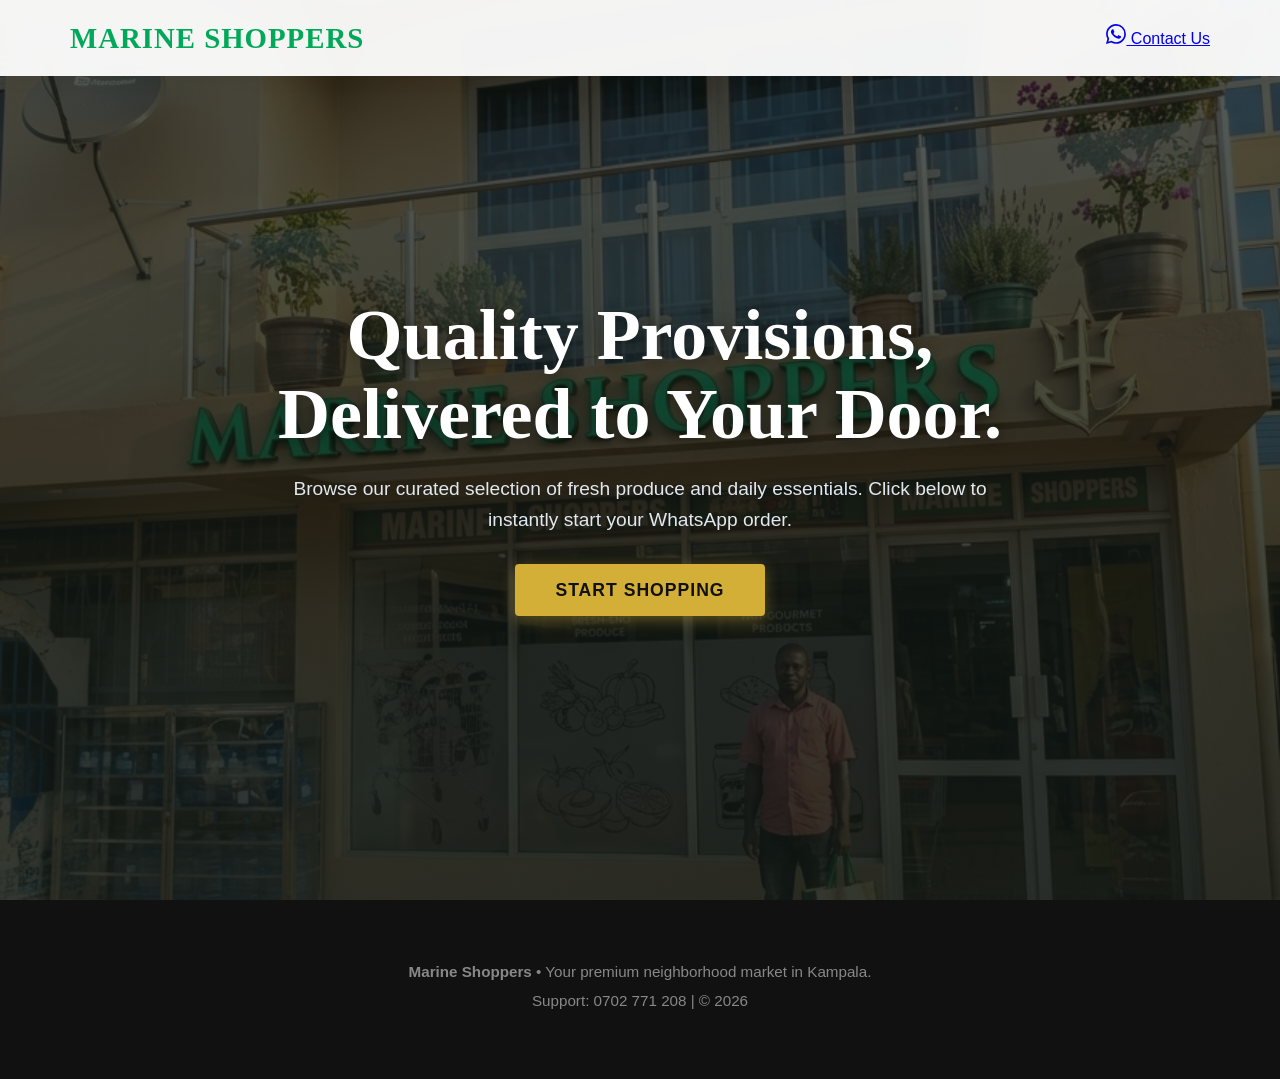
==== index.html @ 4b84791c "Update index.html" ====
<!DOCTYPE html>
<html lang="en">
<head>
    <meta charset="UTF-8">
    <meta name="viewport" content="width=device-width, initial-scale=1.0">
    <title>Marine Shoppers | Fresh Groceries</title>
    <link rel="stylesheet" href="style.css">
    <!-- Using 'Outfit' for a bold, friendly brand look and 'Lora' for welcoming hero text -->
    <link rel="preconnect" href="https://fonts.googleapis.com">
    <link rel="preconnect" href="https://fonts.gstatic.com" crossorigin>
    <link href="https://fonts.googleapis.com/css2?family=Lora:ital,wght@0,500;0,700;1,500&family=Outfit:wght@500;700;800&display=swap" rel="stylesheet">
</head>
<body>

    <!-- Compact, Warm Header -->
    <header class="navbar">
        <div class="nav-container">
            <div class="brand">MARINE SHOPPERS</div>
            
            <a href="https://wa.me/256702771208?text=Hello%20Marine%20Shoppers,%20I%20need%20help." class="contact-btn">
                <!-- Inline WhatsApp SVG Icon -->
                <svg xmlns="http://www.w3.org/2000/svg" width="20" height="20" fill="currentColor" viewBox="0 0 16 16">
                    <path d="M13.601 2.326A7.854 7.854 0 0 0 7.994 0C3.627 0 .068 3.558.064 7.926c-.003 1.396.366 2.76 1.057 3.965L0 16l4.204-1.102a7.933 7.933 0 0 0 3.79.965h.004c4.368 0 7.926-3.558 7.93-7.93A7.898 7.898 0 0 0 13.6 2.326zM7.994 14.521a6.573 6.573 0 0 1-3.356-.92l-.24-.144-2.494.654.666-2.433-.156-.251a6.56 6.56 0 0 1-1.007-3.505c0-3.626 2.957-6.584 6.591-6.584a6.56 6.56 0 0 1 4.66 1.931 6.557 6.557 0 0 1 1.928 4.66c-.004 3.639-2.961 6.592-6.592 6.592zm3.615-4.934c-.197-.099-1.17-.578-1.353-.646-.182-.065-.315-.099-.445.099-.133.197-.513.646-.627.775-.114.133-.232.148-.43.05-.197-.1-.836-.308-1.592-.985-.59-.525-.985-1.175-1.103-1.372-.114-.198-.011-.304.088-.403.087-.088.197-.232.296-.346.1-.114.133-.198.198-.33.065-.134.034-.248-.015-.347-.05-.099-.445-1.076-.612-1.47-.16-.389-.323-.335-.445-.34-.114-.005-.247-.007-.38-.007a.729.729 0 0 0-.529.247c-.182.198-.691.677-.691 1.654 0 .977.71 1.916.81 2.049.098.133 1.394 2.132 3.383 2.992.47.205.84.326 1.129.418.475.152.904.129 1.246.08.38-.058 1.171-.48 1.338-.943.164-.464.164-.86.114-.943-.049-.084-.182-.133-.38-.232z"/>
                </svg>
                Contact Us
            </a>
        </div>
    </header>

    <!-- Main Entrance Section -->
    <main class="hero-section">
        <div class="hero-overlay"></div>
        <div class="hero-content">
            <h1>Quality Provisions,<br>Delivered to Your Door.</h1>
            <p>Browse our curated selection of fresh produce and daily essentials. Click below to instantly start your WhatsApp order.</p>
            <a href="https://wa.me/256702771208?text=Hello%20Marine%20Shoppers!%20Here%20is%20my%20shopping%20list:%0A1.%20" class="cta-button">Start Shopping</a>
        </div>
    </main>

    <!-- Simple Footer -->
    <footer class="simple-footer">
        <p><strong>Marine Shoppers</strong> • Your premium neighborhood market in Kampala.</p>
        <p>Support: 0702 771 208 | &copy; 2026</p>
    </footer>

</body>
</html>
---- style.css ----
/* ==========================================================
   CSS Variables & Global Reset
========================================================== */
:root {
    --primary-green: #00A859; /* Echoing the vibrant neon sign */
    --accent-gold: #D4AF37;   /* Echoing the trident logo */
    --text-dark: #2C332F;
    --text-light: #6C757D;
    --bg-white: #FFFFFF;
    --bg-light: #F8F9FA;
    
    /* Typography */
    --font-heading: 'Playfair Display', serif;
    --font-body: 'Montserrat', sans-serif;
}

* {
    margin: 0;
    padding: 0;
    box-sizing: border-box;
}

body {
    font-family: var(--font-body);
    color: var(--text-dark);
    line-height: 1.6;
    background-color: var(--bg-white);
    overflow-x: hidden;
}

html {
    scroll-behavior: smooth;
}

/* ==========================================================
   Navigation Bar
========================================================== */
.navbar {
    position: fixed;
    top: 0;
    width: 100%;
    background-color: rgba(255, 255, 255, 0.95);
    backdrop-filter: blur(10px);
    z-index: 1000;
    box-shadow: 0 2px 20px rgba(0,0,0,0.05);
    padding: 15px 0;
}

.nav-container {
    max-width: 1200px;
    margin: 0 auto;
    display: flex;
    justify-content: space-between;
    align-items: center;
    padding: 0 30px;
}

.brand {
    font-family: var(--font-heading);
    font-size: 1.8rem;
    font-weight: 700;
    color: var(--primary-green);
    letter-spacing: 1px;
}

.brand span {
    color: var(--text-dark);
    font-weight: 500;
}

.nav-links {
    list-style: none;
    display: flex;
    gap: 30px;
}

.nav-links a {
    text-decoration: none;
    color: var(--text-dark);
    font-weight: 500;
    font-size: 0.95rem;
    transition: color 0.3s ease;
}

.nav-links a:hover {
    color: var(--primary-green);
}

.nav-wa-btn {
    text-decoration: none;
    background-color: transparent;
    color: var(--primary-green);
    border: 2px solid var(--primary-green);
    padding: 8px 20px;
    border-radius: 30px;
    font-weight: 600;
    transition: all 0.3s ease;
}

.nav-wa-btn:hover {
    background-color: var(--primary-green);
    color: var(--bg-white);
}

/* ==========================================================
   Hero Section (Parallax with your specific image)
========================================================== */
.hero-section {
    position: relative;
    height: 100vh;
    min-height: 600px;
    display: flex;
    align-items: center;
    justify-content: center;
    text-align: center;
    
    /* IMPORTANT: Referencing 1782843851765.png */
    background-image: url('1782843851765.png');
    background-size: cover;
    background-position: center;
    background-attachment: fixed; /* Creates the Parallax effect */
}

/* Gradient overlay to make text readable */
.hero-overlay {
    position: absolute;
    top: 0;
    left: 0;
    width: 100%;
    height: 100%;
    background: linear-gradient(
        rgba(15, 23, 20, 0.7), 
        rgba(15, 23, 20, 0.85)
    );
    z-index: 1;
}

.hero-content {
    position: relative;
    z-index: 2;
    max-width: 800px;
    padding: 0 20px;
}

.hero-content h1 {
    font-family: var(--font-heading);
    font-size: 4.5rem;
    color: var(--bg-white);
    line-height: 1.1;
    margin-bottom: 20px;
    text-shadow: 2px 2px 15px rgba(0,0,0,0.4);
}

.hero-content p {
    font-size: 1.2rem;
    color: #E2E8F0;
    margin-bottom: 40px;
    font-weight: 300;
}

.cta-button {
    text-decoration: none;
    background-color: var(--accent-gold);
    color: #111;
    padding: 16px 40px;
    font-size: 1.1rem;
    font-weight: 600;
    letter-spacing: 1px;
    border-radius: 4px;
    text-transform: uppercase;
    transition: transform 0.3s ease, background-color 0.3s ease;
    box-shadow: 0 4px 15px rgba(212, 175, 55, 0.4);
}

.cta-button:hover {
    background-color: #e5be42;
    transform: translateY(-3px);
}

/* ==========================================================
   Store Layout Sections
========================================================== */
.store-section {
    padding: 100px 30px;
    max-width: 1200px;
    margin: 0 auto;
}

.bg-light {
    background-color: var(--bg-light);
    max-width: 100%;
}

.section-header {
    text-align: center;
    margin-bottom: 60px;
}

.section-header h2 {
    font-family: var(--font-heading);
    font-size: 2.5rem;
    color: var(--text-dark);
}

.divider {
    width: 60px;
    height: 3px;
    background-color: var(--accent-gold);
    margin: 15px auto;
}

.section-subtitle {
    color: var(--text-light);
    font-size: 1.1rem;
}

/* ==========================================================
   Category Grid
========================================================== */
.category-grid {
    display: grid;
    grid-template-columns: repeat(auto-fit, minmax(250px, 1fr));
    gap: 30px;
}

.category-card {
    text-align: center;
    cursor: pointer;
    transition: transform 0.3s ease;
}

.category-card:hover {
    transform: translateY(-10px);
}

/* Blank placeholders for your future category images */
.cat-image-placeholder {
    width: 100%;
    height: 250px;
    background: linear-gradient(135deg, #e0e0e0 0%, #f5f5f5 100%);
    border-radius: 50% 50% 0 0; /* Arched style for artistic look */
    margin-bottom: 20px;
    box-shadow: 0 10px 20px rgba(0,0,0,0.05);
    border: 1px dashed #ccc;
}

.category-card h3 {
    font-family: var(--font-heading);
    font-size: 1.4rem;
}

/* ==========================================================
   Product Grid
========================================================== */
.product-grid {
    display: grid;
    grid-template-columns: repeat(auto-fit, minmax(260px, 1fr));
    gap: 30px;
    max-width: 1200px;
    margin: 0 auto;
}

.product-card {
    background: var(--bg-white);
    border-radius: 8px;
    overflow: hidden;
    box-shadow: 0 4px 15px rgba(0,0,0,0.03);
    border: 1px solid #eee;
    transition: box-shadow 0.3s ease, transform 0.3s ease;
}

.product-card:hover {
    box-shadow: 0 15px 30px rgba(0,0,0,0.08);
    transform: translateY(-5px);
}

/* Blank placeholders for your future grocery images */
.product-img-placeholder {
    width: 100%;
    height: 200px;
    background-color: #f0f0f0;
    border-bottom: 1px solid #eee;
    position: relative;
}

/* Adding an icon or text inside placeholder to make it clear */
.product-img-placeholder::after {
    content: "Image Space";
    position: absolute;
    top: 50%;
    left: 50%;
    transform: translate(-50%, -50%);
    color: #bbb;
    font-size: 0.9rem;
    letter-spacing: 1px;
    text-transform: uppercase;
}

.product-info {
    padding: 25px 20px;
    text-align: left;
}

.product-category {
    font-size: 0.8rem;
    text-transform: uppercase;
    color: var(--primary-green);
    font-weight: 600;
    letter-spacing: 1px;
}

.product-info h4 {
    font-family: var(--font-heading);
    font-size: 1.3rem;
    margin: 10px 0;
    color: var(--text-dark);
}

.price {
    display: block;
    font-size: 1.1rem;
    font-weight: 600;
    color: var(--text-light);
    margin-bottom: 20px;
}

.order-btn {
    display: block;
    text-align: center;
    background-color: #25D366; /* WhatsApp Green */
    color: white;
    text-decoration: none;
    padding: 12px;
    border-radius: 4px;
    font-weight: 600;
    transition: background-color 0.3s ease;
}

.order-btn:hover {
    background-color: #128C7E;
}

/* ==========================================================
   Floating WhatsApp Button
========================================================== */
.floating-wa {
    position: fixed;
    bottom: 30px;
    right: 30px;
    background-color: #25D366;
    color: white;
    width: 60px;
    height: 60px;
    border-radius: 50%;
    display: flex;
    align-items: center;
    justify-content: center;
    box-shadow: 0 4px 15px rgba(37, 211, 102, 0.4);
    z-index: 1000;
    transition: transform 0.3s ease;
}

.floating-wa:hover {
    transform: scale(1.1);
}

/* ==========================================================
   Footer
========================================================== */
footer {
    background-color: #111;
    color: #fff;
    text-align: center;
    padding: 60px 20px;
}

.footer-brand {
    font-family: var(--font-heading);
    font-size: 2rem;
    color: var(--primary-green);
    margin-bottom: 15px;
}

.footer-brand span {
    color: #fff;
}

footer p {
    color: #888;
    margin-bottom: 5px;
    font-size: 0.95rem;
}

/* ==========================================================
   Responsive Design
========================================================== */
@media (max-width: 768px) {
    .hero-content h1 {
        font-size: 3rem;
    }
    
    .nav-links {
        display: none; /* In a real build, add a hamburger menu here */
    }
    
    .section-header h2 {
        font-size: 2rem;
    }
}
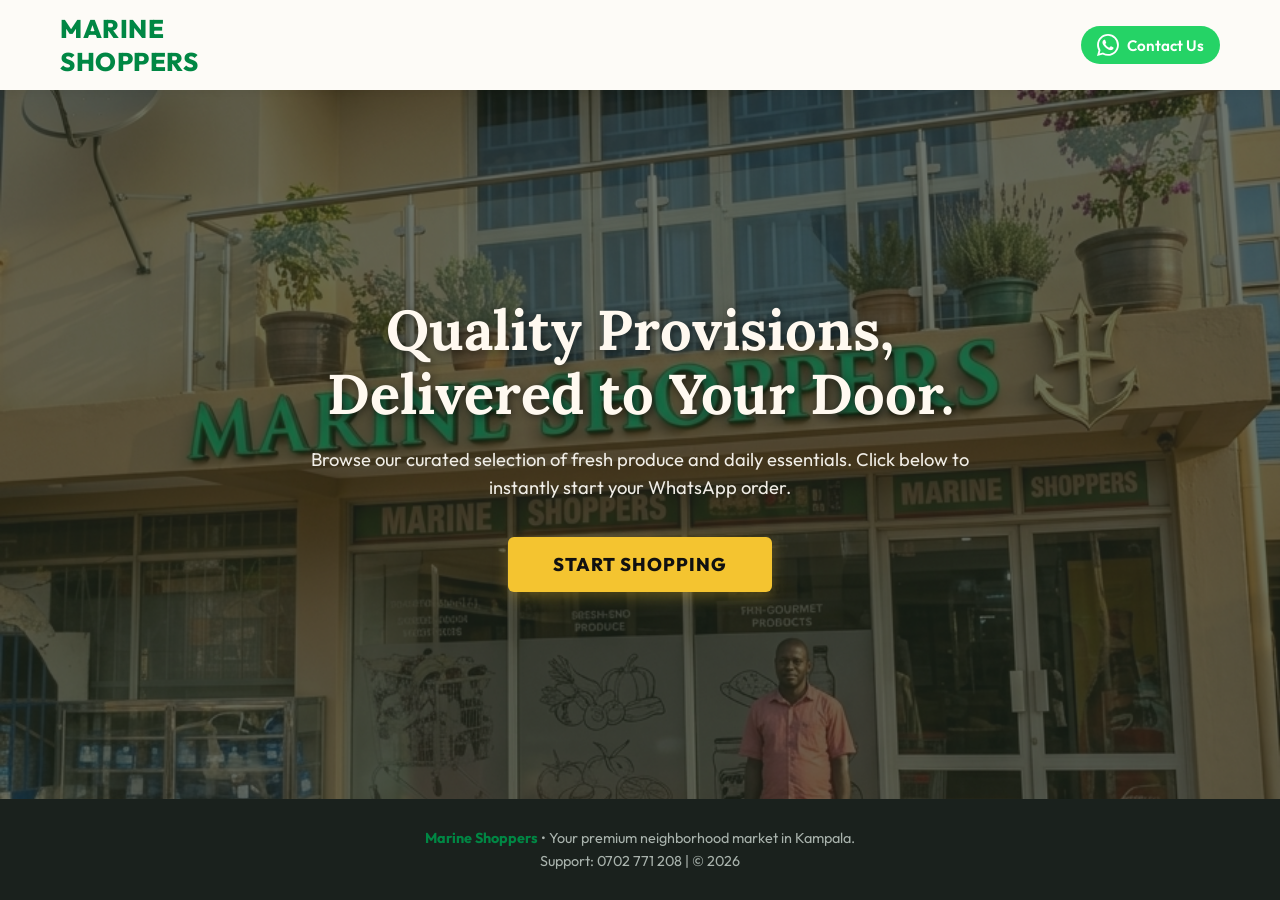
==== commit 4d6c9edf: "Update index.html" ====
--- a/index.html
+++ b/index.html
@@ -5,21 +5,19 @@
     <meta name="viewport" content="width=device-width, initial-scale=1.0">
     <title>Marine Shoppers | Fresh Groceries</title>
     <link rel="stylesheet" href="style.css">
-    <!-- Using 'Outfit' for a bold, friendly brand look and 'Lora' for welcoming hero text -->
     <link rel="preconnect" href="https://fonts.googleapis.com">
     <link rel="preconnect" href="https://fonts.gstatic.com" crossorigin>
     <link href="https://fonts.googleapis.com/css2?family=Lora:ital,wght@0,500;0,700;1,500&family=Outfit:wght@500;700;800&display=swap" rel="stylesheet">
 </head>
 <body>
 
-    <!-- Compact, Warm Header -->
+    <!-- Compact, Sleek Header -->
     <header class="navbar">
         <div class="nav-container">
-            <div class="brand">MARINE SHOPPERS</div>
+            <div class="brand">MARINE<br>SHOPPERS</div>
             
             <a href="https://wa.me/256702771208?text=Hello%20Marine%20Shoppers,%20I%20need%20help." class="contact-btn">
-                <!-- Inline WhatsApp SVG Icon -->
-                <svg xmlns="http://www.w3.org/2000/svg" width="20" height="20" fill="currentColor" viewBox="0 0 16 16">
+                <svg xmlns="http://www.w3.org/2000/svg" width="22" height="22" fill="currentColor" viewBox="0 0 16 16">
                     <path d="M13.601 2.326A7.854 7.854 0 0 0 7.994 0C3.627 0 .068 3.558.064 7.926c-.003 1.396.366 2.76 1.057 3.965L0 16l4.204-1.102a7.933 7.933 0 0 0 3.79.965h.004c4.368 0 7.926-3.558 7.93-7.93A7.898 7.898 0 0 0 13.6 2.326zM7.994 14.521a6.573 6.573 0 0 1-3.356-.92l-.24-.144-2.494.654.666-2.433-.156-.251a6.56 6.56 0 0 1-1.007-3.505c0-3.626 2.957-6.584 6.591-6.584a6.56 6.56 0 0 1 4.66 1.931 6.557 6.557 0 0 1 1.928 4.66c-.004 3.639-2.961 6.592-6.592 6.592zm3.615-4.934c-.197-.099-1.17-.578-1.353-.646-.182-.065-.315-.099-.445.099-.133.197-.513.646-.627.775-.114.133-.232.148-.43.05-.197-.1-.836-.308-1.592-.985-.59-.525-.985-1.175-1.103-1.372-.114-.198-.011-.304.088-.403.087-.088.197-.232.296-.346.1-.114.133-.198.198-.33.065-.134.034-.248-.015-.347-.05-.099-.445-1.076-.612-1.47-.16-.389-.323-.335-.445-.34-.114-.005-.247-.007-.38-.007a.729.729 0 0 0-.529.247c-.182.198-.691.677-.691 1.654 0 .977.71 1.916.81 2.049.098.133 1.394 2.132 3.383 2.992.47.205.84.326 1.129.418.475.152.904.129 1.246.08.38-.058 1.171-.48 1.338-.943.164-.464.164-.86.114-.943-.049-.084-.182-.133-.38-.232z"/>
                 </svg>
                 Contact Us
--- a/style.css
+++ b/style.css
@@ -1,17 +1,14 @@
 /* ==========================================================
-   CSS Variables & Global Reset
+   Base Styles & Colors (No Pure White)
 ========================================================== */
 :root {
-    --primary-green: #00A859; /* Echoing the vibrant neon sign */
-    --accent-gold: #D4AF37;   /* Echoing the trident logo */
+    --brand-green: #008744;     /* A rich, vibrant supermarket green */
+    --warm-bg: #FDFBF7;         /* A warm, inviting off-white/cream */
     --text-dark: #2C332F;
-    --text-light: #6C757D;
-    --bg-white: #FFFFFF;
-    --bg-light: #F8F9FA;
+    --btn-gold: #F4C430;        /* Warm, inviting button color */
     
-    /* Typography */
-    --font-heading: 'Playfair Display', serif;
-    --font-body: 'Montserrat', sans-serif;
+    --font-brand: 'Outfit', sans-serif;
+    --font-hero: 'Lora', serif;
 }
 
 * {
@@ -21,29 +18,24 @@
 }
 
 body {
-    font-family: var(--font-body);
+    font-family: var(--font-brand);
+    background-color: var(--warm-bg);
     color: var(--text-dark);
-    line-height: 1.6;
-    background-color: var(--bg-white);
-    overflow-x: hidden;
-}
-
-html {
-    scroll-behavior: smooth;
+    display: flex;
+    flex-direction: column;
+    min-height: 100vh;
 }
 
 /* ==========================================================
-   Navigation Bar
+   Compact, Sleek Header
 ========================================================== */
 .navbar {
-    position: fixed;
-    top: 0;
+    background-color: var(--warm-bg);
     width: 100%;
-    background-color: rgba(255, 255, 255, 0.95);
-    backdrop-filter: blur(10px);
-    z-index: 1000;
-    box-shadow: 0 2px 20px rgba(0,0,0,0.05);
-    padding: 15px 0;
+    padding: 12px 0; /* Drastically shortened height */
+    box-shadow: 0 2px 10px rgba(0, 0, 0, 0.05);
+    position: relative;
+    z-index: 10;
 }
 
 .nav-container {
@@ -52,358 +44,144 @@
     display: flex;
     justify-content: space-between;
     align-items: center;
-    padding: 0 30px;
+    padding: 0 20px;
 }
 
 .brand {
-    font-family: var(--font-heading);
-    font-size: 1.8rem;
-    font-weight: 700;
-    color: var(--primary-green);
-    letter-spacing: 1px;
+    font-family: var(--font-brand);
+    font-size: 1.6rem;
+    font-weight: 800; /* Extra bold */
+    color: var(--brand-green); /* Total green */
+    letter-spacing: 0.5px;
+    text-transform: uppercase;
 }
 
-.brand span {
-    color: var(--text-dark);
-    font-weight: 500;
+.contact-btn {
+    display: flex;
+    align-items: center;
+    gap: 8px;
+    background-color: #25D366; /* WhatsApp brand color */
+    color: #fff;
+    text-decoration: none;
+    padding: 8px 16px;
+    border-radius: 50px;
+    font-size: 0.95rem;
+    font-weight: 600;
+    transition: background-color 0.2s ease;
 }
 
-.nav-links {
-    list-style: none;
-    display: flex;
-    gap: 30px;
-}
-
-.nav-links a {
-    text-decoration: none;
-    color: var(--text-dark);
-    font-weight: 500;
-    font-size: 0.95rem;
-    transition: color 0.3s ease;
-}
-
-.nav-links a:hover {
-    color: var(--primary-green);
-}
-
-.nav-wa-btn {
-    text-decoration: none;
-    background-color: transparent;
-    color: var(--primary-green);
-    border: 2px solid var(--primary-green);
-    padding: 8px 20px;
-    border-radius: 30px;
-    font-weight: 600;
-    transition: all 0.3s ease;
-}
-
-.nav-wa-btn:hover {
-    background-color: var(--primary-green);
-    color: var(--bg-white);
+.contact-btn:hover {
+    background-color: #1DA851;
 }
 
 /* ==========================================================
-   Hero Section (Parallax with your specific image)
+   Hero Section (Basic Background, No Parallax)
 ========================================================== */
 .hero-section {
     position: relative;
-    height: 100vh;
-    min-height: 600px;
+    flex: 1; /* Takes up remaining screen space */
     display: flex;
     align-items: center;
     justify-content: center;
     text-align: center;
     
-    /* IMPORTANT: Referencing 1782843851765.png */
+    /* Basic background styling - referencing the image */
     background-image: url('1782843851765.png');
     background-size: cover;
     background-position: center;
-    background-attachment: fixed; /* Creates the Parallax effect */
+    background-repeat: no-repeat;
 }
 
-/* Gradient overlay to make text readable */
+/* Warm, slightly transparent overlay so it doesn't look gloomy */
 .hero-overlay {
     position: absolute;
     top: 0;
     left: 0;
     width: 100%;
     height: 100%;
-    background: linear-gradient(
-        rgba(15, 23, 20, 0.7), 
-        rgba(15, 23, 20, 0.85)
-    );
+    background: rgba(30, 40, 30, 0.65); /* A subtle greenish-dark tint */
     z-index: 1;
 }
 
 .hero-content {
     position: relative;
     z-index: 2;
-    max-width: 800px;
-    padding: 0 20px;
+    max-width: 700px;
+    padding: 40px 20px;
 }
 
 .hero-content h1 {
-    font-family: var(--font-heading);
-    font-size: 4.5rem;
-    color: var(--bg-white);
-    line-height: 1.1;
+    font-family: var(--font-hero);
+    font-size: 3.5rem;
+    color: #FFF9F0; /* Warm off-white for text */
+    line-height: 1.15;
     margin-bottom: 20px;
-    text-shadow: 2px 2px 15px rgba(0,0,0,0.4);
+    text-shadow: 2px 2px 8px rgba(0,0,0,0.5);
 }
 
 .hero-content p {
-    font-size: 1.2rem;
-    color: #E2E8F0;
-    margin-bottom: 40px;
-    font-weight: 300;
+    font-family: var(--font-brand);
+    font-size: 1.15rem;
+    color: #F0EDE6;
+    margin-bottom: 35px;
+    font-weight: 400;
+    line-height: 1.5;
 }
 
+/* The "Breathe the new item smell" CTA */
 .cta-button {
+    display: inline-block;
     text-decoration: none;
-    background-color: var(--accent-gold);
+    background-color: var(--btn-gold);
     color: #111;
-    padding: 16px 40px;
-    font-size: 1.1rem;
-    font-weight: 600;
+    padding: 16px 45px;
+    font-size: 1.15rem;
+    font-weight: 800;
     letter-spacing: 1px;
-    border-radius: 4px;
+    border-radius: 6px;
     text-transform: uppercase;
-    transition: transform 0.3s ease, background-color 0.3s ease;
-    box-shadow: 0 4px 15px rgba(212, 175, 55, 0.4);
+    box-shadow: 0 4px 15px rgba(244, 196, 48, 0.3);
+    transition: transform 0.2s ease, background-color 0.2s ease;
 }
 
 .cta-button:hover {
-    background-color: #e5be42;
-    transform: translateY(-3px);
-}
-
-/* ==========================================================
-   Store Layout Sections
-========================================================== */
-.store-section {
-    padding: 100px 30px;
-    max-width: 1200px;
-    margin: 0 auto;
-}
-
-.bg-light {
-    background-color: var(--bg-light);
-    max-width: 100%;
-}
-
-.section-header {
-    text-align: center;
-    margin-bottom: 60px;
-}
-
-.section-header h2 {
-    font-family: var(--font-heading);
-    font-size: 2.5rem;
-    color: var(--text-dark);
-}
-
-.divider {
-    width: 60px;
-    height: 3px;
-    background-color: var(--accent-gold);
-    margin: 15px auto;
-}
-
-.section-subtitle {
-    color: var(--text-light);
-    font-size: 1.1rem;
-}
-
-/* ==========================================================
-   Category Grid
-========================================================== */
-.category-grid {
-    display: grid;
-    grid-template-columns: repeat(auto-fit, minmax(250px, 1fr));
-    gap: 30px;
-}
-
-.category-card {
-    text-align: center;
-    cursor: pointer;
-    transition: transform 0.3s ease;
-}
-
-.category-card:hover {
-    transform: translateY(-10px);
-}
-
-/* Blank placeholders for your future category images */
-.cat-image-placeholder {
-    width: 100%;
-    height: 250px;
-    background: linear-gradient(135deg, #e0e0e0 0%, #f5f5f5 100%);
-    border-radius: 50% 50% 0 0; /* Arched style for artistic look */
-    margin-bottom: 20px;
-    box-shadow: 0 10px 20px rgba(0,0,0,0.05);
-    border: 1px dashed #ccc;
-}
-
-.category-card h3 {
-    font-family: var(--font-heading);
-    font-size: 1.4rem;
-}
-
-/* ==========================================================
-   Product Grid
-========================================================== */
-.product-grid {
-    display: grid;
-    grid-template-columns: repeat(auto-fit, minmax(260px, 1fr));
-    gap: 30px;
-    max-width: 1200px;
-    margin: 0 auto;
-}
-
-.product-card {
-    background: var(--bg-white);
-    border-radius: 8px;
-    overflow: hidden;
-    box-shadow: 0 4px 15px rgba(0,0,0,0.03);
-    border: 1px solid #eee;
-    transition: box-shadow 0.3s ease, transform 0.3s ease;
-}
-
-.product-card:hover {
-    box-shadow: 0 15px 30px rgba(0,0,0,0.08);
-    transform: translateY(-5px);
-}
-
-/* Blank placeholders for your future grocery images */
-.product-img-placeholder {
-    width: 100%;
-    height: 200px;
-    background-color: #f0f0f0;
-    border-bottom: 1px solid #eee;
-    position: relative;
-}
-
-/* Adding an icon or text inside placeholder to make it clear */
-.product-img-placeholder::after {
-    content: "Image Space";
-    position: absolute;
-    top: 50%;
-    left: 50%;
-    transform: translate(-50%, -50%);
-    color: #bbb;
-    font-size: 0.9rem;
-    letter-spacing: 1px;
-    text-transform: uppercase;
-}
-
-.product-info {
-    padding: 25px 20px;
-    text-align: left;
-}
-
-.product-category {
-    font-size: 0.8rem;
-    text-transform: uppercase;
-    color: var(--primary-green);
-    font-weight: 600;
-    letter-spacing: 1px;
-}
-
-.product-info h4 {
-    font-family: var(--font-heading);
-    font-size: 1.3rem;
-    margin: 10px 0;
-    color: var(--text-dark);
-}
-
-.price {
-    display: block;
-    font-size: 1.1rem;
-    font-weight: 600;
-    color: var(--text-light);
-    margin-bottom: 20px;
-}
-
-.order-btn {
-    display: block;
-    text-align: center;
-    background-color: #25D366; /* WhatsApp Green */
-    color: white;
-    text-decoration: none;
-    padding: 12px;
-    border-radius: 4px;
-    font-weight: 600;
-    transition: background-color 0.3s ease;
-}
-
-.order-btn:hover {
-    background-color: #128C7E;
-}
-
-/* ==========================================================
-   Floating WhatsApp Button
-========================================================== */
-.floating-wa {
-    position: fixed;
-    bottom: 30px;
-    right: 30px;
-    background-color: #25D366;
-    color: white;
-    width: 60px;
-    height: 60px;
-    border-radius: 50%;
-    display: flex;
-    align-items: center;
-    justify-content: center;
-    box-shadow: 0 4px 15px rgba(37, 211, 102, 0.4);
-    z-index: 1000;
-    transition: transform 0.3s ease;
-}
-
-.floating-wa:hover {
-    transform: scale(1.1);
+    background-color: #E3B420;
+    transform: scale(1.03);
 }
 
 /* ==========================================================
    Footer
 ========================================================== */
-footer {
-    background-color: #111;
-    color: #fff;
+.simple-footer {
+    background-color: #1A211D;
+    color: #A9B3AD;
     text-align: center;
-    padding: 60px 20px;
+    padding: 25px 20px;
+    font-size: 0.9rem;
 }
 
-.footer-brand {
-    font-family: var(--font-heading);
-    font-size: 2rem;
-    color: var(--primary-green);
-    margin-bottom: 15px;
+.simple-footer p {
+    margin: 5px 0;
 }
 
-.footer-brand span {
-    color: #fff;
-}
-
-footer p {
-    color: #888;
-    margin-bottom: 5px;
-    font-size: 0.95rem;
+.simple-footer strong {
+    color: var(--brand-green);
+    font-weight: 700;
 }
 
 /* ==========================================================
-   Responsive Design
+   Mobile Adjustments
 ========================================================== */
-@media (max-width: 768px) {
+@media (max-width: 600px) {
     .hero-content h1 {
-        font-size: 3rem;
+        font-size: 2.6rem;
     }
     
-    .nav-links {
-        display: none; /* In a real build, add a hamburger menu here */
+    .brand {
+        font-size: 1.3rem;
     }
     
-    .section-header h2 {
-        font-size: 2rem;
+    .contact-btn span {
+        display: none; /* Can hide text on very small screens if needed */
     }
 }
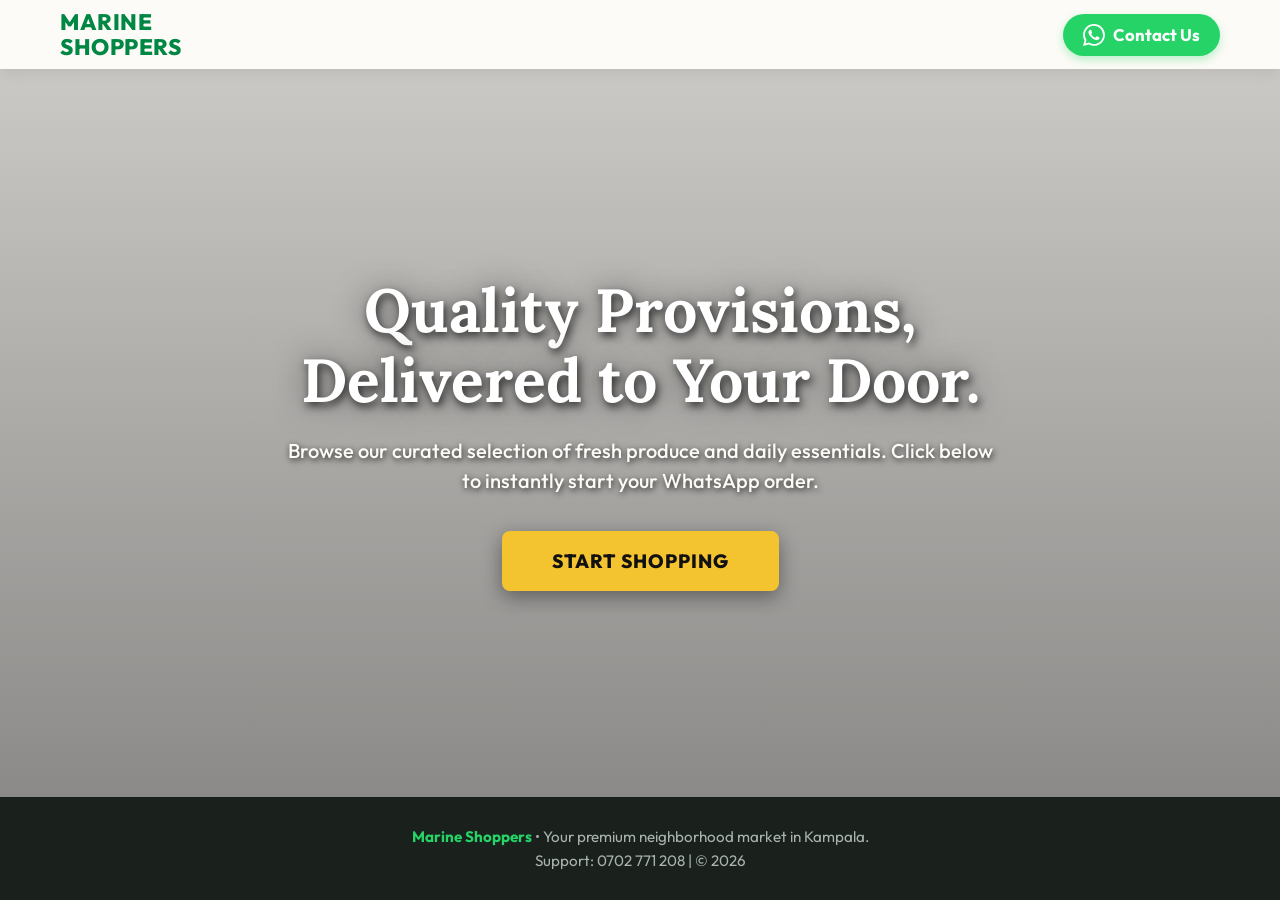
==== commit 046ba2a8: "Update index.html" ====
--- a/index.html
+++ b/index.html
@@ -11,7 +11,7 @@
 </head>
 <body>
 
-    <!-- Compact, Sleek Header -->
+    <!-- Header / Navbar with subtle shelf background -->
     <header class="navbar">
         <div class="nav-container">
             <div class="brand">MARINE<br>SHOPPERS</div>
--- a/style.css
+++ b/style.css
@@ -1,11 +1,11 @@
 /* ==========================================================
-   Base Styles & Colors (No Pure White)
+   Base Styles & Colors 
 ========================================================== */
 :root {
-    --brand-green: #008744;     /* A rich, vibrant supermarket green */
-    --warm-bg: #FDFBF7;         /* A warm, inviting off-white/cream */
+    --brand-green: #008744;     
+    --warm-bg: #FDFBF7;         
     --text-dark: #2C332F;
-    --btn-gold: #F4C430;        /* Warm, inviting button color */
+    --btn-gold: #F4C430;        
     
     --font-brand: 'Outfit', sans-serif;
     --font-hero: 'Lora', serif;
@@ -32,8 +32,8 @@
 .navbar {
     background-color: var(--warm-bg);
     width: 100%;
-    padding: 12px 0; /* Drastically shortened height */
-    box-shadow: 0 2px 10px rgba(0, 0, 0, 0.05);
+    padding: 10px 0; 
+    box-shadow: 0 4px 15px rgba(0, 0, 0, 0.08);
     position: relative;
     z-index: 10;
 }
@@ -49,104 +49,114 @@
 
 .brand {
     font-family: var(--font-brand);
-    font-size: 1.6rem;
-    font-weight: 800; /* Extra bold */
-    color: var(--brand-green); /* Total green */
+    font-size: 1.4rem; /* Adjusted for the stacked look from screenshot */
+    font-weight: 800; 
+    color: var(--brand-green); 
     letter-spacing: 0.5px;
     text-transform: uppercase;
+    line-height: 1.1;
 }
 
 .contact-btn {
     display: flex;
     align-items: center;
     gap: 8px;
-    background-color: #25D366; /* WhatsApp brand color */
+    background-color: #25D366; 
     color: #fff;
     text-decoration: none;
-    padding: 8px 16px;
+    padding: 10px 20px;
     border-radius: 50px;
-    font-size: 0.95rem;
-    font-weight: 600;
-    transition: background-color 0.2s ease;
+    font-size: 1.05rem;
+    font-weight: 700;
+    transition: background-color 0.2s ease, transform 0.2s ease;
+    box-shadow: 0 4px 10px rgba(37, 211, 102, 0.3);
 }
 
 .contact-btn:hover {
     background-color: #1DA851;
-}
-
-/* ==========================================================
-   Hero Section (Basic Background, No Parallax)
+    transform: translateY(-2px);
+}
+
+/* ==========================================================
+   Hero Section (Vibrant Grocery Background)
 ========================================================== */
 .hero-section {
     position: relative;
-    flex: 1; /* Takes up remaining screen space */
+    flex: 1; 
     display: flex;
     align-items: center;
     justify-content: center;
     text-align: center;
     
-    /* Basic background styling - referencing the image */
-    background-image: url('1782843851765.png');
+    /* I am using a vibrant placeholder grocery store image. 
+       Change the URL below to your own image name when ready! */
+    background-image: url('https://images.unsplash.com/photo-1542838132-92c53300491e?q=80&w=1974&auto=format&fit=crop');
     background-size: cover;
     background-position: center;
     background-repeat: no-repeat;
 }
 
-/* Warm, slightly transparent overlay so it doesn't look gloomy */
+/* Much lighter gradient overlay just to blend the edges, letting the colors pop */
 .hero-overlay {
     position: absolute;
     top: 0;
     left: 0;
     width: 100%;
     height: 100%;
-    background: rgba(30, 40, 30, 0.65); /* A subtle greenish-dark tint */
+    background: linear-gradient(
+        to bottom,
+        rgba(0, 0, 0, 0.2), 
+        rgba(0, 0, 0, 0.45)
+    );
     z-index: 1;
 }
 
 .hero-content {
     position: relative;
     z-index: 2;
-    max-width: 700px;
+    max-width: 750px;
     padding: 40px 20px;
 }
 
+/* Added heavy text-shadow so the white text reads clearly over a bright background */
 .hero-content h1 {
     font-family: var(--font-hero);
-    font-size: 3.5rem;
-    color: #FFF9F0; /* Warm off-white for text */
+    font-size: 3.8rem;
+    color: #FFFFFF; 
     line-height: 1.15;
     margin-bottom: 20px;
-    text-shadow: 2px 2px 8px rgba(0,0,0,0.5);
+    text-shadow: 2px 4px 8px rgba(0,0,0,0.7), 0 0 30px rgba(0,0,0,0.5);
 }
 
 .hero-content p {
     font-family: var(--font-brand);
-    font-size: 1.15rem;
-    color: #F0EDE6;
+    font-size: 1.25rem;
+    color: #FDFBF7;
     margin-bottom: 35px;
-    font-weight: 400;
+    font-weight: 500;
     line-height: 1.5;
-}
-
-/* The "Breathe the new item smell" CTA */
+    text-shadow: 1px 2px 6px rgba(0,0,0,0.8);
+}
+
+/* The Start Shopping CTA */
 .cta-button {
     display: inline-block;
     text-decoration: none;
     background-color: var(--btn-gold);
     color: #111;
-    padding: 16px 45px;
-    font-size: 1.15rem;
+    padding: 18px 50px;
+    font-size: 1.2rem;
     font-weight: 800;
     letter-spacing: 1px;
-    border-radius: 6px;
+    border-radius: 8px;
     text-transform: uppercase;
-    box-shadow: 0 4px 15px rgba(244, 196, 48, 0.3);
+    box-shadow: 0 6px 20px rgba(0, 0, 0, 0.4);
     transition: transform 0.2s ease, background-color 0.2s ease;
 }
 
 .cta-button:hover {
-    background-color: #E3B420;
-    transform: scale(1.03);
+    background-color: #FDE047;
+    transform: scale(1.05);
 }
 
 /* ==========================================================
@@ -157,7 +167,7 @@
     color: #A9B3AD;
     text-align: center;
     padding: 25px 20px;
-    font-size: 0.9rem;
+    font-size: 0.95rem;
 }
 
 .simple-footer p {
@@ -165,7 +175,7 @@
 }
 
 .simple-footer strong {
-    color: var(--brand-green);
+    color: #25D366;
     font-weight: 700;
 }
 
@@ -174,14 +184,18 @@
 ========================================================== */
 @media (max-width: 600px) {
     .hero-content h1 {
-        font-size: 2.6rem;
+        font-size: 2.8rem;
     }
     
     .brand {
-        font-size: 1.3rem;
+        font-size: 1.2rem;
     }
     
     .contact-btn span {
-        display: none; /* Can hide text on very small screens if needed */
-    }
-}
+        display: none; 
+    }
+
+    .hero-content p {
+        font-size: 1.1rem;
+    }
+}
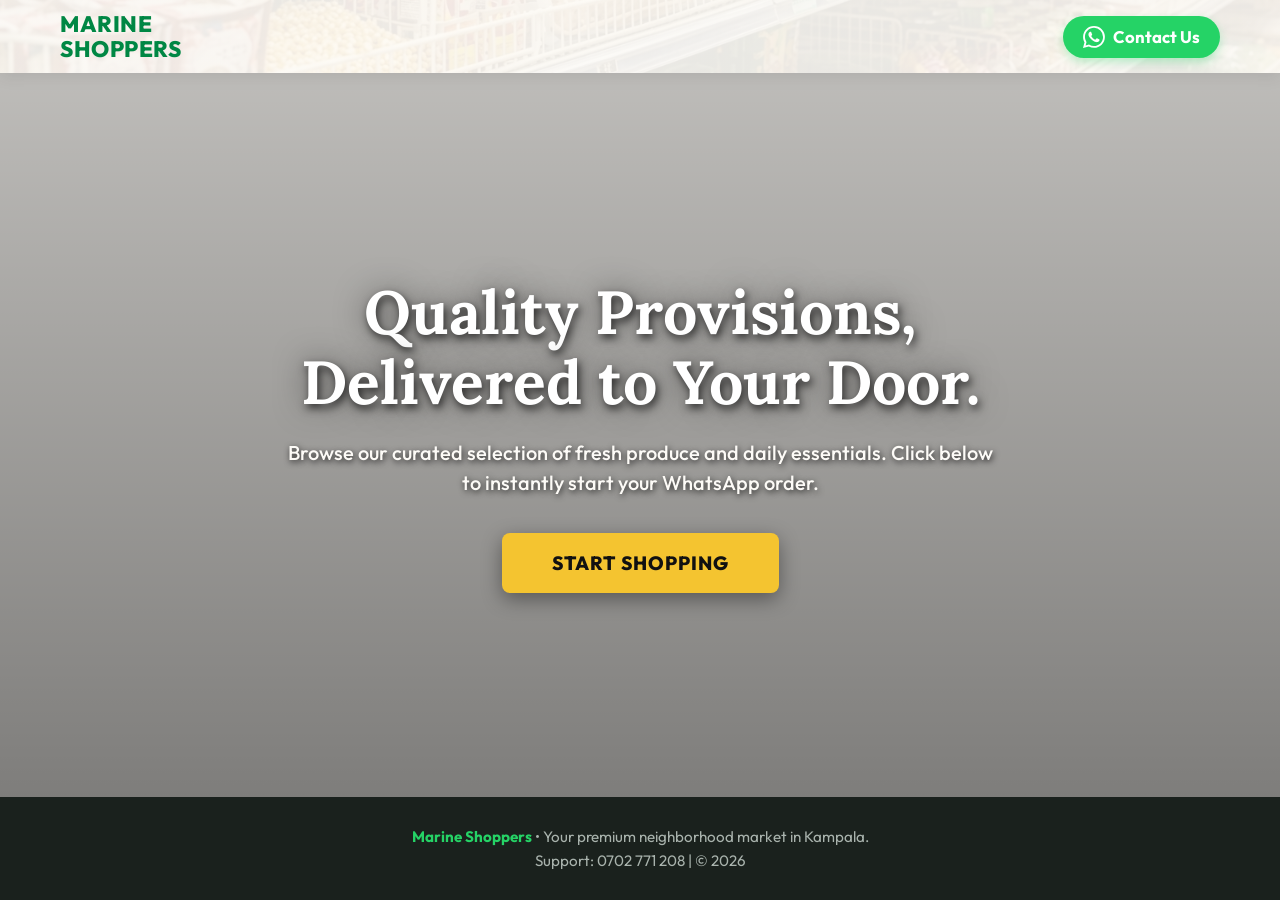
==== commit cb7a3bc3: "Update index.html" ====
--- a/index.html
+++ b/index.html
@@ -11,7 +11,7 @@
 </head>
 <body>
 
-    <!-- Header / Navbar with subtle shelf background -->
+    <!-- Header / Navbar using your shelf image as the background -->
     <header class="navbar">
         <div class="nav-container">
             <div class="brand">MARINE<br>SHOPPERS</div>
@@ -25,7 +25,7 @@
         </div>
     </header>
 
-    <!-- Main Entrance Section -->
+    <!-- Main Hero Section (Using phonbackground.png) -->
     <main class="hero-section">
         <div class="hero-overlay"></div>
         <div class="hero-content">
--- a/style.css
+++ b/style.css
@@ -27,12 +27,15 @@
 }
 
 /* ==========================================================
-   Compact, Sleek Header
+   Compact, Sleek Header with Image 1786482891276.png
 ========================================================== */
 .navbar {
-    background-color: var(--warm-bg);
+    /* Merging a heavy cream overlay with your provided image so text remains readable */
+    background-image: linear-gradient(rgba(253, 251, 247, 0.92), rgba(253, 251, 247, 0.92)), url('1786482891276.png');
+    background-size: cover;
+    background-position: center;
     width: 100%;
-    padding: 10px 0; 
+    padding: 12px 0; 
     box-shadow: 0 4px 15px rgba(0, 0, 0, 0.08);
     position: relative;
     z-index: 10;
@@ -49,7 +52,7 @@
 
 .brand {
     font-family: var(--font-brand);
-    font-size: 1.4rem; /* Adjusted for the stacked look from screenshot */
+    font-size: 1.4rem; 
     font-weight: 800; 
     color: var(--brand-green); 
     letter-spacing: 0.5px;
@@ -78,7 +81,7 @@
 }
 
 /* ==========================================================
-   Hero Section (Vibrant Grocery Background)
+   Hero Section (Loading phonbackground.png)
 ========================================================== */
 .hero-section {
     position: relative;
@@ -88,15 +91,13 @@
     justify-content: center;
     text-align: center;
     
-    /* I am using a vibrant placeholder grocery store image. 
-       Change the URL below to your own image name when ready! */
-    background-image: url('https://images.unsplash.com/photo-1542838132-92c53300491e?q=80&w=1974&auto=format&fit=crop');
+    /* Looking for your local file to guarantee instant loading */
+    background-image: url('phonbackground.png');
     background-size: cover;
     background-position: center;
     background-repeat: no-repeat;
 }
 
-/* Much lighter gradient overlay just to blend the edges, letting the colors pop */
 .hero-overlay {
     position: absolute;
     top: 0;
@@ -105,8 +106,8 @@
     height: 100%;
     background: linear-gradient(
         to bottom,
-        rgba(0, 0, 0, 0.2), 
-        rgba(0, 0, 0, 0.45)
+        rgba(0, 0, 0, 0.25), 
+        rgba(0, 0, 0, 0.5)
     );
     z-index: 1;
 }
@@ -118,7 +119,6 @@
     padding: 40px 20px;
 }
 
-/* Added heavy text-shadow so the white text reads clearly over a bright background */
 .hero-content h1 {
     font-family: var(--font-hero);
     font-size: 3.8rem;
@@ -138,7 +138,6 @@
     text-shadow: 1px 2px 6px rgba(0,0,0,0.8);
 }
 
-/* The Start Shopping CTA */
 .cta-button {
     display: inline-block;
     text-decoration: none;
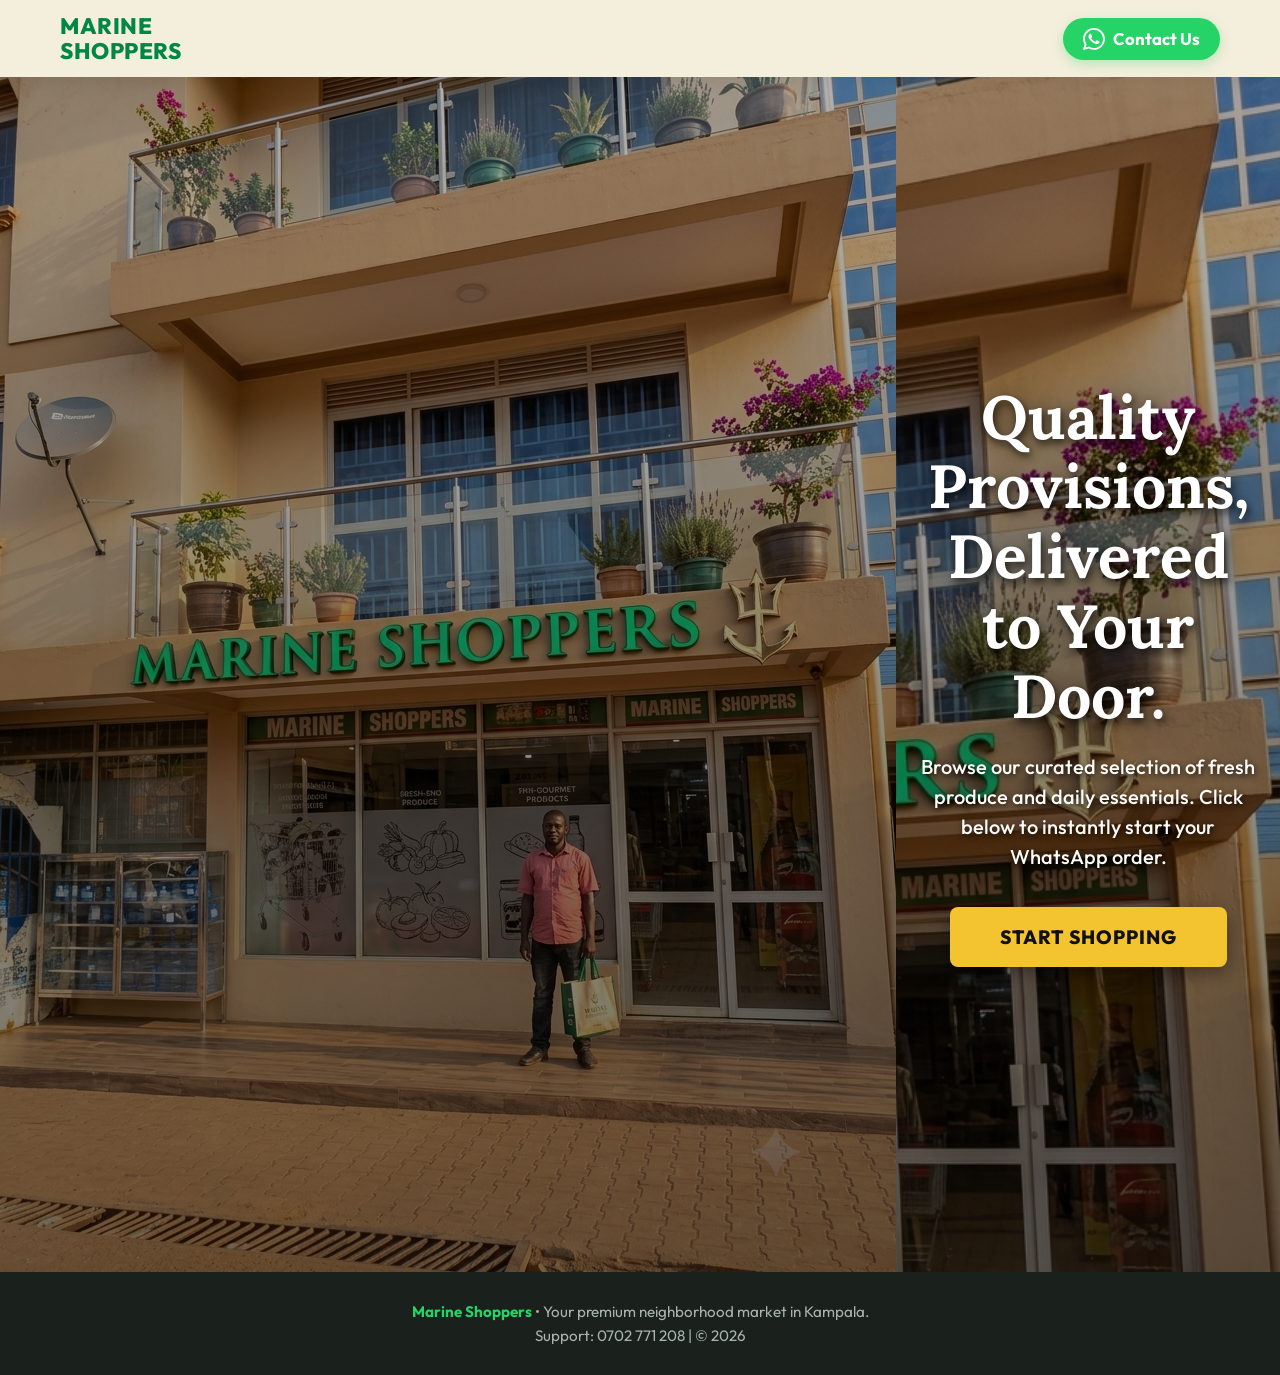
==== commit 6d52e1a6: "Update index.html" ====
--- a/index.html
+++ b/index.html
@@ -25,8 +25,9 @@
         </div>
     </header>
 
-    <!-- Main Hero Section (Using phonbackground.png) -->
+    <!-- Main Hero Section with direct image control -->
     <main class="hero-section">
+        <img src="phonbackground.png" alt="Marine Shoppers Storefront" class="hero-bg-img">
         <div class="hero-overlay"></div>
         <div class="hero-content">
             <h1>Quality Provisions,<br>Delivered to Your Door.</h1>
--- a/style.css
+++ b/style.css
@@ -27,18 +27,28 @@
 }
 
 /* ==========================================================
-   Compact, Sleek Header with Image 1786482891276.png
-========================================================== */
+   Header / Navbar Background (Light, warm, and clean)
+========================================================= */
 .navbar {
-    /* Merging a heavy cream overlay with your provided image so text remains readable */
-    background-image: linear-gradient(rgba(253, 251, 247, 0.92), rgba(253, 251, 247, 0.92)), url('1786482891276.png');
+    background-color: #F4EEDC; /* Soft, warm, light cream tone */
+    width: 100%;
+    padding: 14px 0; 
+    box-shadow: 0 4px 15px rgba(0, 0, 0, 0.06);
+    position: relative;
+    z-index: 10;
+    overflow: hidden; 
+}
+
+.navbar::before {
+    content: "";
+    position: absolute;
+    inset: 0;
+    background-image: url('assets/nav-hero-1.jpg');
     background-size: cover;
     background-position: center;
-    width: 100%;
-    padding: 12px 0; 
-    box-shadow: 0 4px 15px rgba(0, 0, 0, 0.08);
-    position: relative;
-    z-index: 10;
+    background-repeat: no-repeat;
+    opacity: 0.12; /* very faint texture */
+    z-index: 0; 
 }
 
 .nav-container {
@@ -48,13 +58,15 @@
     justify-content: space-between;
     align-items: center;
     padding: 0 20px;
+    position: relative;
+    z-index: 1;
 }
 
 .brand {
     font-family: var(--font-brand);
     font-size: 1.4rem; 
     font-weight: 800; 
-    color: var(--brand-green); 
+    color: var(--brand-green); /* Back to your crisp green brand color */
     letter-spacing: 0.5px;
     text-transform: uppercase;
     line-height: 1.1;
@@ -72,7 +84,7 @@
     font-size: 1.05rem;
     font-weight: 700;
     transition: background-color 0.2s ease, transform 0.2s ease;
-    box-shadow: 0 4px 10px rgba(37, 211, 102, 0.3);
+    box-shadow: 0 4px 12px rgba(37, 211, 102, 0.3);
 }
 
 .contact-btn:hover {
@@ -81,8 +93,8 @@
 }
 
 /* ==========================================================
-   Hero Section (Loading phonbackground.png)
-========================================================== */
+   Hero Section (Shifted up to highlight the store sign)
+========================================================= */
 .hero-section {
     position: relative;
     flex: 1; 
@@ -91,10 +103,10 @@
     justify-content: center;
     text-align: center;
     
-    /* Looking for your local file to guarantee instant loading */
     background-image: url('phonbackground.png');
     background-size: cover;
-    background-position: center;
+    /* Shifts the image up to center the store sign behind your text */
+    background-position: center 18%; 
     background-repeat: no-repeat;
 }
 
@@ -106,10 +118,11 @@
     height: 100%;
     background: linear-gradient(
         to bottom,
-        rgba(0, 0, 0, 0.25), 
-        rgba(0, 0, 0, 0.5)
+        rgba(0, 0, 0, 0.3), 
+        rgba(0, 0, 0, 0.55)
     );
     z-index: 1;
+    pointer-events: none; 
 }
 
 .hero-content {
@@ -160,7 +173,7 @@
 
 /* ==========================================================
    Footer
-========================================================== */
+========================================================= */
 .simple-footer {
     background-color: #1A211D;
     color: #A9B3AD;
@@ -180,7 +193,7 @@
 
 /* ==========================================================
    Mobile Adjustments
-========================================================== */
+========================================================= */
 @media (max-width: 600px) {
     .hero-content h1 {
         font-size: 2.8rem;
@@ -198,3 +211,14 @@
         font-size: 1.1rem;
     }
 }
+
+/* Respect users who prefer reduced motion */
+@media (prefers-reduced-motion: reduce) {
+  .contact-btn,
+  .cta-button,
+  .contact-btn:hover,
+  .cta-button:hover {
+    transition: none !important;
+    transform: none !important;
+  }
+}
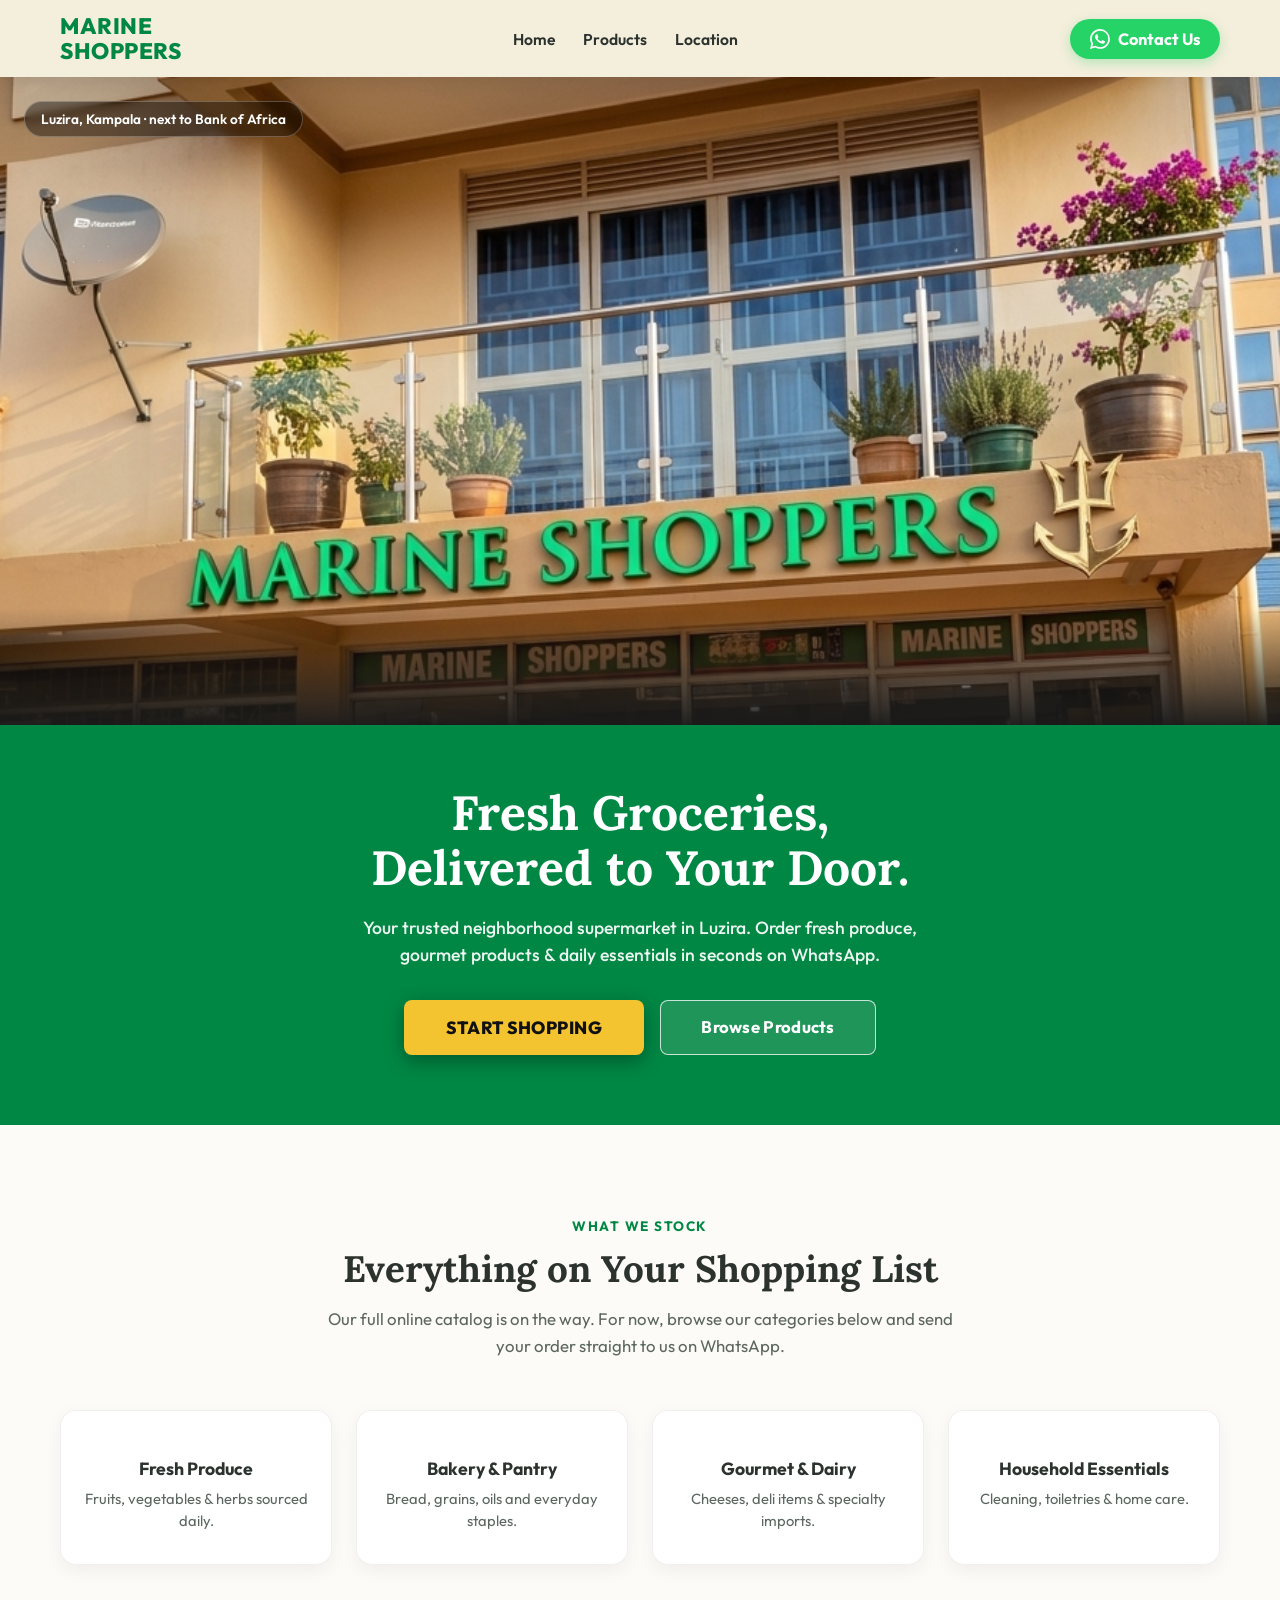
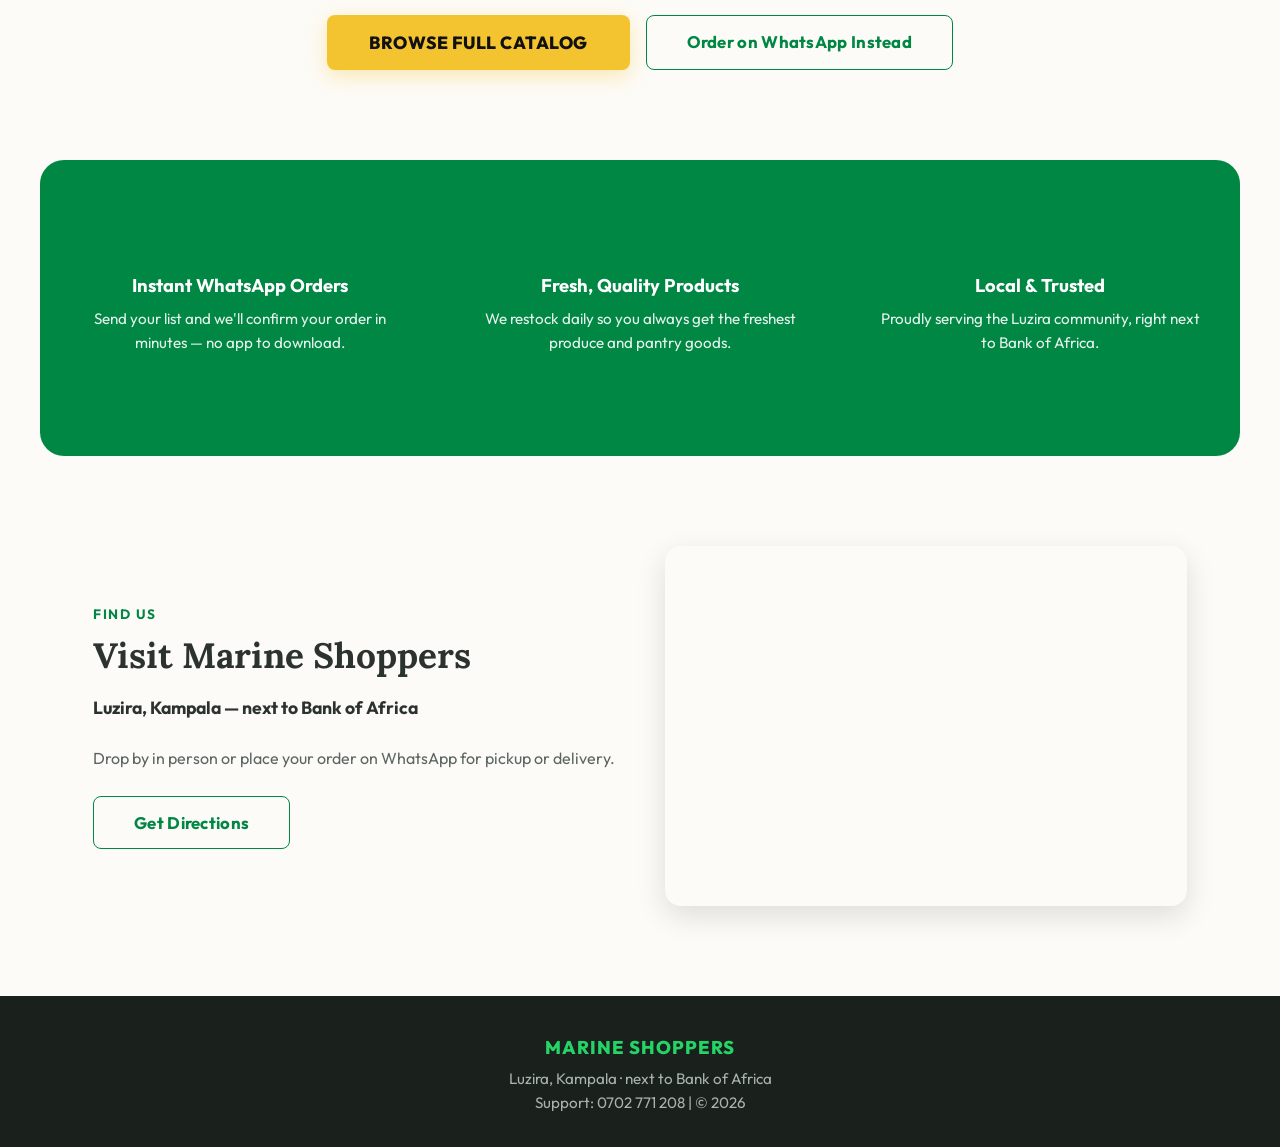
==== commit c616745e: "Add files via upload" ====
--- a/index.html
+++ b/index.html
@@ -3,7 +3,8 @@
 <head>
     <meta charset="UTF-8">
     <meta name="viewport" content="width=device-width, initial-scale=1.0">
-    <title>Marine Shoppers | Fresh Groceries</title>
+    <title>Marine Shoppers | Fresh Groceries in Luzira, Kampala</title>
+    <meta name="description" content="Marine Shoppers - your neighborhood supermarket in Luzira, Kampala, next to Bank of Africa. Order fresh produce and daily essentials instantly on WhatsApp.">
     <link rel="stylesheet" href="style.css">
     <link rel="preconnect" href="https://fonts.googleapis.com">
     <link rel="preconnect" href="https://fonts.gstatic.com" crossorigin>
@@ -11,34 +12,122 @@
 </head>
 <body>
 
-    <!-- Header / Navbar using your shelf image as the background -->
-    <header class="navbar">
+    <!-- Header / Navbar -->
+    <header class="navbar" id="home">
         <div class="nav-container">
-            <div class="brand">MARINE<br>SHOPPERS</div>
-            
+            <a href="#home" class="brand">MARINE<br>SHOPPERS</a>
+
+            <nav class="nav-links">
+                <a href="#home">Home</a>
+                <a href="#products">Products</a>
+                <a href="#location">Location</a>
+            </nav>
+
             <a href="https://wa.me/256702771208?text=Hello%20Marine%20Shoppers,%20I%20need%20help." class="contact-btn">
-                <svg xmlns="http://www.w3.org/2000/svg" width="22" height="22" fill="currentColor" viewBox="0 0 16 16">
+                <svg xmlns="http://www.w3.org/2000/svg" width="20" height="20" fill="currentColor" viewBox="0 0 16 16">
                     <path d="M13.601 2.326A7.854 7.854 0 0 0 7.994 0C3.627 0 .068 3.558.064 7.926c-.003 1.396.366 2.76 1.057 3.965L0 16l4.204-1.102a7.933 7.933 0 0 0 3.79.965h.004c4.368 0 7.926-3.558 7.93-7.93A7.898 7.898 0 0 0 13.6 2.326zM7.994 14.521a6.573 6.573 0 0 1-3.356-.92l-.24-.144-2.494.654.666-2.433-.156-.251a6.56 6.56 0 0 1-1.007-3.505c0-3.626 2.957-6.584 6.591-6.584a6.56 6.56 0 0 1 4.66 1.931 6.557 6.557 0 0 1 1.928 4.66c-.004 3.639-2.961 6.592-6.592 6.592zm3.615-4.934c-.197-.099-1.17-.578-1.353-.646-.182-.065-.315-.099-.445.099-.133.197-.513.646-.627.775-.114.133-.232.148-.43.05-.197-.1-.836-.308-1.592-.985-.59-.525-.985-1.175-1.103-1.372-.114-.198-.011-.304.088-.403.087-.088.197-.232.296-.346.1-.114.133-.198.198-.33.065-.134.034-.248-.015-.347-.05-.099-.445-1.076-.612-1.47-.16-.389-.323-.335-.445-.34-.114-.005-.247-.007-.38-.007a.729.729 0 0 0-.529.247c-.182.198-.691.677-.691 1.654 0 .977.71 1.916.81 2.049.098.133 1.394 2.132 3.383 2.992.47.205.84.326 1.129.418.475.152.904.129 1.246.08.38-.058 1.171-.48 1.338-.943.164-.464.164-.86.114-.943-.049-.084-.182-.133-.38-.232z"/>
                 </svg>
-                Contact Us
+                <span>Contact Us</span>
             </a>
         </div>
     </header>
 
-    <!-- Main Hero Section with direct image control -->
+    <!-- Hero Photo: the storefront & sign are left fully uncovered -->
     <main class="hero-section">
-        <img src="phonbackground.png" alt="Marine Shoppers Storefront" class="hero-bg-img">
-        <div class="hero-overlay"></div>
-        <div class="hero-content">
-            <h1>Quality Provisions,<br>Delivered to Your Door.</h1>
-            <p>Browse our curated selection of fresh produce and daily essentials. Click below to instantly start your WhatsApp order.</p>
-            <a href="https://wa.me/256702771208?text=Hello%20Marine%20Shoppers!%20Here%20is%20my%20shopping%20list:%0A1.%20" class="cta-button">Start Shopping</a>
-        </div>
+        <img src="phonbackground.png" alt="Marine Shoppers storefront in Luzira, Kampala" class="hero-bg-img">
+        <div class="hero-fade"></div>
+        <div class="hero-tag"> Luzira, Kampala &middot; next to Bank of Africa</div>
     </main>
 
-    <!-- Simple Footer -->
+    <!-- Hero Intro: headline lives here, below the photo, never on top of it -->
+    <section class="hero-intro">
+        <h1>Fresh Groceries,<br>Delivered to Your Door.</h1>
+        <p>Your trusted neighborhood supermarket in Luzira. Order fresh produce, gourmet products &amp; daily essentials in seconds on WhatsApp.</p>
+        <div class="hero-buttons">
+            <a href="https://wa.me/256702771208?text=Hello%20Marine%20Shoppers!%20Here%20is%20my%20shopping%20list:%0A1.%20" class="cta-button">Start Shopping</a>
+            <a href="#products" class="cta-secondary">Browse Products</a>
+        </div>
+    </section>
+
+    <!-- Products / Groceries Teaser Section -->
+    <section class="products-section" id="products">
+        <div class="section-heading">
+            <span class="eyebrow">What we stock</span>
+            <h2>Everything on Your Shopping List</h2>
+            <p>Our full online catalog is on the way. For now, browse our categories below and send your order straight to us on WhatsApp.</p>
+        </div>
+
+        <div class="category-grid">
+            <div class="category-card">
+                <div class="category-icon"></div>
+                <h3>Fresh Produce</h3>
+                <p>Fruits, vegetables &amp; herbs sourced daily.</p>
+            </div>
+            <div class="category-card">
+                <div class="category-icon"></div>
+                <h3>Bakery &amp; Pantry</h3>
+                <p>Bread, grains, oils and everyday staples.</p>
+            </div>
+            <div class="category-card">
+                <div class="category-icon"></div>
+                <h3>Gourmet &amp; Dairy</h3>
+                <p>Cheeses, deli items &amp; specialty imports.</p>
+            </div>
+            <div class="category-card">
+                <div class="category-icon"></div>
+                <h3>Household Essentials</h3>
+                <p>Cleaning, toiletries &amp; home care.</p>
+            </div>
+        </div>
+
+        <div class="products-cta">
+            <a href="products.html" class="cta-button">Browse Full Catalog</a>
+            <a href="https://wa.me/256702771208?text=Hello%20Marine%20Shoppers!%20Here%20is%20my%20shopping%20list:%0A1.%20" class="cta-secondary dark">Order on WhatsApp Instead</a>
+        </div>
+    </section>
+
+    <!-- Why Choose Us -->
+    <section class="features-section">
+        <div class="feature">
+            <div class="feature-icon"></div>
+            <h3>Instant WhatsApp Orders</h3>
+            <p>Send your list and we'll confirm your order in minutes — no app to download.</p>
+        </div>
+        <div class="feature">
+            <div class="feature-icon"></div>
+            <h3>Fresh, Quality Products</h3>
+            <p>We restock daily so you always get the freshest produce and pantry goods.</p>
+        </div>
+        <div class="feature">
+            <div class="feature-icon"></div>
+            <h3>Local &amp; Trusted</h3>
+            <p>Proudly serving the Luzira community, right next to Bank of Africa.</p>
+        </div>
+    </section>
+
+    <!-- Location Section -->
+    <section class="location-section" id="location">
+        <div class="location-info">
+            <span class="eyebrow">Find Us</span>
+            <h2>Visit Marine Shoppers</h2>
+            <p class="location-address"> Luzira, Kampala — next to Bank of Africa</p>
+            <p>Drop by in person or place your order on WhatsApp for pickup or delivery.</p>
+            <a href="https://www.google.com/maps/search/?api=1&query=Bank%20of%20Africa%20Luzira%20Kampala" class="cta-secondary dark" target="_blank" rel="noopener">Get Directions</a>
+        </div>
+        <div class="location-map">
+            <iframe
+                title="Marine Shoppers location map"
+                src="https://www.google.com/maps?q=Bank+of+Africa+Luzira+Kampala&output=embed"
+                width="100%" height="100%" style="border:0;" allowfullscreen="" loading="lazy"
+                referrerpolicy="no-referrer-when-downgrade">
+            </iframe>
+        </div>
+    </section>
+
+    <!-- Footer -->
     <footer class="simple-footer">
-        <p><strong>Marine Shoppers</strong> • Your premium neighborhood market in Kampala.</p>
+        <div class="footer-brand">MARINE SHOPPERS</div>
+        <p>Luzira, Kampala &middot; next to Bank of Africa</p>
         <p>Support: 0702 771 208 | &copy; 2026</p>
     </footer>
 
--- a/style.css
+++ b/style.css
@@ -1,12 +1,15 @@
 /* ==========================================================
-   Base Styles & Colors 
+   Base Styles & Colors
 ========================================================== */
 :root {
-    --brand-green: #008744;     
-    --warm-bg: #FDFBF7;         
+    --brand-green: #008744;
+    --brand-green-dark: #00602f;
+    --warm-bg: #FDFBF7;
+    --warm-bg-alt: #F4EEDC;
     --text-dark: #2C332F;
-    --btn-gold: #F4C430;        
-    
+    --text-muted: #5C6660;
+    --btn-gold: #F4C430;
+
     --font-brand: 'Outfit', sans-serif;
     --font-hero: 'Lora', serif;
 }
@@ -15,6 +18,10 @@
     margin: 0;
     padding: 0;
     box-sizing: border-box;
+}
+
+html {
+    scroll-behavior: smooth;
 }
 
 body {
@@ -26,29 +33,37 @@
     min-height: 100vh;
 }
 
-/* ==========================================================
-   Header / Navbar Background (Light, warm, and clean)
-========================================================= */
+img {
+    display: block;
+    max-width: 100%;
+}
+
+section {
+    padding: 90px 20px;
+}
+
+.eyebrow {
+    display: inline-block;
+    font-family: var(--font-brand);
+    font-weight: 700;
+    letter-spacing: 1.5px;
+    text-transform: uppercase;
+    font-size: 0.85rem;
+    color: var(--brand-green);
+    margin-bottom: 10px;
+}
+
+/* ==========================================================
+   Header / Navbar
+========================================================== */
 .navbar {
-    background-color: #F4EEDC; /* Soft, warm, light cream tone */
+    background-color: var(--warm-bg-alt);
     width: 100%;
-    padding: 14px 0; 
+    padding: 14px 0;
     box-shadow: 0 4px 15px rgba(0, 0, 0, 0.06);
-    position: relative;
-    z-index: 10;
-    overflow: hidden; 
-}
-
-.navbar::before {
-    content: "";
-    position: absolute;
-    inset: 0;
-    background-image: url('assets/nav-hero-1.jpg');
-    background-size: cover;
-    background-position: center;
-    background-repeat: no-repeat;
-    opacity: 0.12; /* very faint texture */
-    z-index: 0; 
+    position: sticky;
+    top: 0;
+    z-index: 100;
 }
 
 .nav-container {
@@ -57,34 +72,54 @@
     display: flex;
     justify-content: space-between;
     align-items: center;
+    gap: 20px;
     padding: 0 20px;
-    position: relative;
-    z-index: 1;
 }
 
 .brand {
     font-family: var(--font-brand);
-    font-size: 1.4rem; 
-    font-weight: 800; 
-    color: var(--brand-green); /* Back to your crisp green brand color */
+    font-size: 1.4rem;
+    font-weight: 800;
+    color: var(--brand-green);
     letter-spacing: 0.5px;
     text-transform: uppercase;
     line-height: 1.1;
+    text-decoration: none;
+    flex-shrink: 0;
+}
+
+.nav-links {
+    display: flex;
+    gap: 28px;
+    margin: 0 auto;
+}
+
+.nav-links a {
+    color: var(--text-dark);
+    text-decoration: none;
+    font-weight: 600;
+    font-size: 0.98rem;
+    transition: color 0.2s ease;
+}
+
+.nav-links a:hover {
+    color: var(--brand-green);
 }
 
 .contact-btn {
     display: flex;
     align-items: center;
     gap: 8px;
-    background-color: #25D366; 
+    background-color: #25D366;
     color: #fff;
     text-decoration: none;
     padding: 10px 20px;
     border-radius: 50px;
-    font-size: 1.05rem;
+    font-size: 1.02rem;
     font-weight: 700;
     transition: background-color 0.2s ease, transform 0.2s ease;
     box-shadow: 0 4px 12px rgba(37, 211, 102, 0.3);
+    flex-shrink: 0;
 }
 
 .contact-btn:hover {
@@ -93,76 +128,118 @@
 }
 
 /* ==========================================================
-   Hero Section (Shifted up to highlight the store sign)
-========================================================= */
+   Hero Photo
+   The storefront (and the "MARINE SHOPPERS" sign) stays fully
+   visible here — no headline text is ever placed on top of it.
+   Only a small location chip and a soft bottom fade sit on the
+   photo itself.
+========================================================== */
 .hero-section {
     position: relative;
-    flex: 1; 
-    display: flex;
-    align-items: center;
-    justify-content: center;
-    text-align: center;
-    
-    background-image: url('phonbackground.png');
-    background-size: cover;
-    /* Shifts the image up to center the store sign behind your text */
-    background-position: center 18%; 
-    background-repeat: no-repeat;
-}
-
-.hero-overlay {
+    overflow: hidden;
+    background-color: #1a1a1a;
+    height: 72vh;
+    min-height: 420px;
+    max-height: 760px;
+}
+
+.hero-bg-img {
     position: absolute;
     top: 0;
-    left: 0;
+    left: 50%;
+    transform: translateX(-50%);
     width: 100%;
     height: 100%;
+    object-fit: cover;
+
+    /* CONTROL PANEL:
+       Adjust this value to slide the visible crop up or down
+       so the "MARINE SHOPPERS" sign stays centered in frame. */
+    object-position: center 32%;
+}
+
+.hero-fade {
+    position: absolute;
+    inset: 0;
     background: linear-gradient(
         to bottom,
-        rgba(0, 0, 0, 0.3), 
-        rgba(0, 0, 0, 0.55)
+        rgba(0, 0, 0, 0.15) 0%,
+        rgba(0, 0, 0, 0) 18%,
+        rgba(0, 0, 0, 0) 82%,
+        rgba(26, 26, 26, 0.95) 100%
     );
-    z-index: 1;
-    pointer-events: none; 
-}
-
-.hero-content {
-    position: relative;
+    pointer-events: none;
+}
+
+.hero-tag {
+    position: absolute;
+    top: 24px;
+    left: 24px;
     z-index: 2;
+    background: rgba(0, 0, 0, 0.4);
+    backdrop-filter: blur(4px);
+    color: #fff;
+    font-size: 0.85rem;
+    font-weight: 600;
+    padding: 8px 16px;
+    border-radius: 50px;
+    border: 1px solid rgba(255, 255, 255, 0.25);
+}
+
+/* ==========================================================
+   Hero Intro
+   Sits directly below the photo on a solid background, so the
+   headline never competes with the storefront image.
+========================================================== */
+.hero-intro {
+    background: var(--brand-green);
+    color: #fff;
+    text-align: center;
+    padding: 60px 20px 70px;
+}
+
+.hero-intro h1 {
+    font-family: var(--font-hero);
+    font-size: 3rem;
+    line-height: 1.15;
+    margin-bottom: 18px;
     max-width: 750px;
-    padding: 40px 20px;
-}
-
-.hero-content h1 {
-    font-family: var(--font-hero);
-    font-size: 3.8rem;
-    color: #FFFFFF; 
-    line-height: 1.15;
-    margin-bottom: 20px;
-    text-shadow: 2px 4px 8px rgba(0,0,0,0.7), 0 0 30px rgba(0,0,0,0.5);
-}
-
-.hero-content p {
+    margin-left: auto;
+    margin-right: auto;
+}
+
+.hero-intro p {
     font-family: var(--font-brand);
-    font-size: 1.25rem;
-    color: #FDFBF7;
-    margin-bottom: 35px;
+    font-size: 1.1rem;
+    margin: 0 auto 32px;
+    max-width: 620px;
     font-weight: 500;
-    line-height: 1.5;
-    text-shadow: 1px 2px 6px rgba(0,0,0,0.8);
-}
-
+    line-height: 1.55;
+    color: rgba(255, 255, 255, 0.92);
+}
+
+.hero-buttons {
+    display: flex;
+    flex-wrap: wrap;
+    gap: 16px;
+    justify-content: center;
+}
+
+/* ==========================================================
+   Buttons
+========================================================== */
 .cta-button {
     display: inline-block;
     text-decoration: none;
     background-color: var(--btn-gold);
     color: #111;
-    padding: 18px 50px;
-    font-size: 1.2rem;
+    padding: 16px 42px;
+    font-size: 1.1rem;
     font-weight: 800;
-    letter-spacing: 1px;
+    letter-spacing: 0.5px;
     border-radius: 8px;
     text-transform: uppercase;
-    box-shadow: 0 6px 20px rgba(0, 0, 0, 0.4);
+    box-shadow: 0 6px 20px rgba(0, 0, 0, 0.35);
     transition: transform 0.2s ease, background-color 0.2s ease;
 }
 
@@ -171,44 +248,283 @@
     transform: scale(1.05);
 }
 
+.cta-secondary {
+    display: inline-block;
+    text-decoration: none;
+    background: rgba(255, 255, 255, 0.12);
+    border: 1.5px solid rgba(255, 255, 255, 0.75);
+    color: #fff;
+    padding: 15px 40px;
+    font-size: 1.05rem;
+    font-weight: 700;
+    letter-spacing: 0.3px;
+    border-radius: 8px;
+    transition: background-color 0.2s ease, transform 0.2s ease;
+}
+
+.cta-secondary:hover {
+    background: rgba(255, 255, 255, 0.25);
+    transform: scale(1.03);
+}
+
+.cta-secondary.dark {
+    border-color: var(--brand-green);
+    color: var(--brand-green);
+    background: transparent;
+}
+
+.cta-secondary.dark:hover {
+    background: var(--brand-green);
+    color: #fff;
+}
+
+/* ==========================================================
+   Products / Groceries Section
+========================================================== */
+.products-section {
+    max-width: 1200px;
+    margin: 0 auto;
+}
+
+.section-heading {
+    text-align: center;
+    max-width: 640px;
+    margin: 0 auto 50px;
+}
+
+.section-heading h2 {
+    font-family: var(--font-hero);
+    font-size: 2.3rem;
+    margin-bottom: 14px;
+    color: var(--text-dark);
+}
+
+.section-heading p {
+    color: var(--text-muted);
+    font-size: 1.05rem;
+    line-height: 1.6;
+}
+
+.category-grid {
+    display: grid;
+    grid-template-columns: repeat(4, 1fr);
+    gap: 24px;
+    margin-bottom: 50px;
+}
+
+.category-card {
+    background: #fff;
+    border: 1px solid rgba(0,0,0,0.06);
+    border-radius: 16px;
+    padding: 32px 20px;
+    text-align: center;
+    box-shadow: 0 6px 18px rgba(0,0,0,0.05);
+    transition: transform 0.2s ease, box-shadow 0.2s ease;
+}
+
+.category-card:hover {
+    transform: translateY(-6px);
+    box-shadow: 0 12px 28px rgba(0,0,0,0.09);
+}
+
+.category-icon {
+    font-size: 2.4rem;
+    margin-bottom: 14px;
+}
+
+.category-card h3 {
+    font-size: 1.1rem;
+    margin-bottom: 8px;
+    color: var(--text-dark);
+}
+
+.category-card p {
+    font-size: 0.92rem;
+    color: var(--text-muted);
+    line-height: 1.5;
+}
+
+.products-cta {
+    display: flex;
+    justify-content: center;
+    flex-wrap: wrap;
+    gap: 16px;
+}
+
+.products-cta .cta-button {
+    box-shadow: 0 6px 20px rgba(244, 196, 48, 0.35);
+}
+
+/* ==========================================================
+   Features Section
+========================================================== */
+.features-section {
+    background: var(--brand-green);
+    display: grid;
+    grid-template-columns: repeat(3, 1fr);
+    gap: 40px;
+    max-width: 1200px;
+    margin: 0 auto;
+    border-radius: 24px;
+    color: #fff;
+}
+
+.feature {
+    text-align: center;
+    padding: 10px 16px;
+}
+
+.feature-icon {
+    font-size: 2.2rem;
+    margin-bottom: 14px;
+}
+
+.feature h3 {
+    font-size: 1.15rem;
+    margin-bottom: 10px;
+}
+
+.feature p {
+    font-size: 0.95rem;
+    line-height: 1.6;
+    color: rgba(255,255,255,0.9);
+}
+
+/* ==========================================================
+   Location Section
+========================================================== */
+.location-section {
+    max-width: 1200px;
+    margin: 0 auto;
+    display: grid;
+    grid-template-columns: 1fr 1fr;
+    gap: 50px;
+    align-items: center;
+}
+
+.location-info h2 {
+    font-family: var(--font-hero);
+    font-size: 2.2rem;
+    margin-bottom: 16px;
+}
+
+.location-address {
+    font-weight: 700;
+    font-size: 1.1rem;
+    margin-bottom: 10px;
+    color: var(--text-dark);
+}
+
+.location-info p {
+    color: var(--text-muted);
+    line-height: 1.6;
+    margin-bottom: 24px;
+}
+
+.location-info p.location-address {
+    color: var(--text-dark);
+}
+
+.location-map {
+    width: 100%;
+    height: 360px;
+    border-radius: 16px;
+    overflow: hidden;
+    box-shadow: 0 10px 30px rgba(0,0,0,0.12);
+}
+
 /* ==========================================================
    Footer
-========================================================= */
+========================================================== */
 .simple-footer {
     background-color: #1A211D;
     color: #A9B3AD;
     text-align: center;
-    padding: 25px 20px;
+    padding: 40px 20px 30px;
     font-size: 0.95rem;
+}
+
+.footer-brand {
+    font-family: var(--font-brand);
+    font-weight: 800;
+    letter-spacing: 1px;
+    color: #25D366;
+    font-size: 1.15rem;
+    margin-bottom: 10px;
 }
 
 .simple-footer p {
     margin: 5px 0;
 }
 
-.simple-footer strong {
-    color: #25D366;
-    font-weight: 700;
+.thank-you {
+    margin-top: 14px;
+    color: #FDFBF7;
+    font-weight: 600;
 }
 
 /* ==========================================================
    Mobile Adjustments
-========================================================= */
+========================================================== */
+@media (max-width: 900px) {
+    .nav-links {
+        display: none;
+    }
+
+    .category-grid {
+        grid-template-columns: repeat(2, 1fr);
+    }
+
+    .features-section {
+        grid-template-columns: 1fr;
+        padding: 50px 30px;
+        gap: 34px;
+    }
+
+    .location-section {
+        grid-template-columns: 1fr;
+    }
+
+    .location-map {
+        height: 280px;
+    }
+}
+
 @media (max-width: 600px) {
+    section {
+        padding: 60px 18px;
+    }
+
     .hero-content h1 {
-        font-size: 2.8rem;
-    }
-    
+        font-size: 2.3rem;
+    }
+
+    .hero-content p {
+        font-size: 1.02rem;
+    }
+
     .brand {
-        font-size: 1.2rem;
-    }
-    
+        font-size: 1.15rem;
+    }
+
     .contact-btn span {
-        display: none; 
-    }
-
-    .hero-content p {
-        font-size: 1.1rem;
+        display: none;
+    }
+
+    .hero-tag {
+        font-size: 0.75rem;
+        padding: 6px 12px;
+        top: 16px;
+        left: 16px;
+    }
+
+    .category-grid {
+        grid-template-columns: 1fr 1fr;
+        gap: 14px;
+    }
+
+    .section-heading h2 {
+        font-size: 1.8rem;
     }
 }
 
@@ -216,9 +532,11 @@
 @media (prefers-reduced-motion: reduce) {
   .contact-btn,
   .cta-button,
-  .contact-btn:hover,
-  .cta-button:hover {
+  .cta-secondary,
+  .scroll-cue,
+  .category-card {
     transition: none !important;
+    animation: none !important;
     transform: none !important;
   }
 }
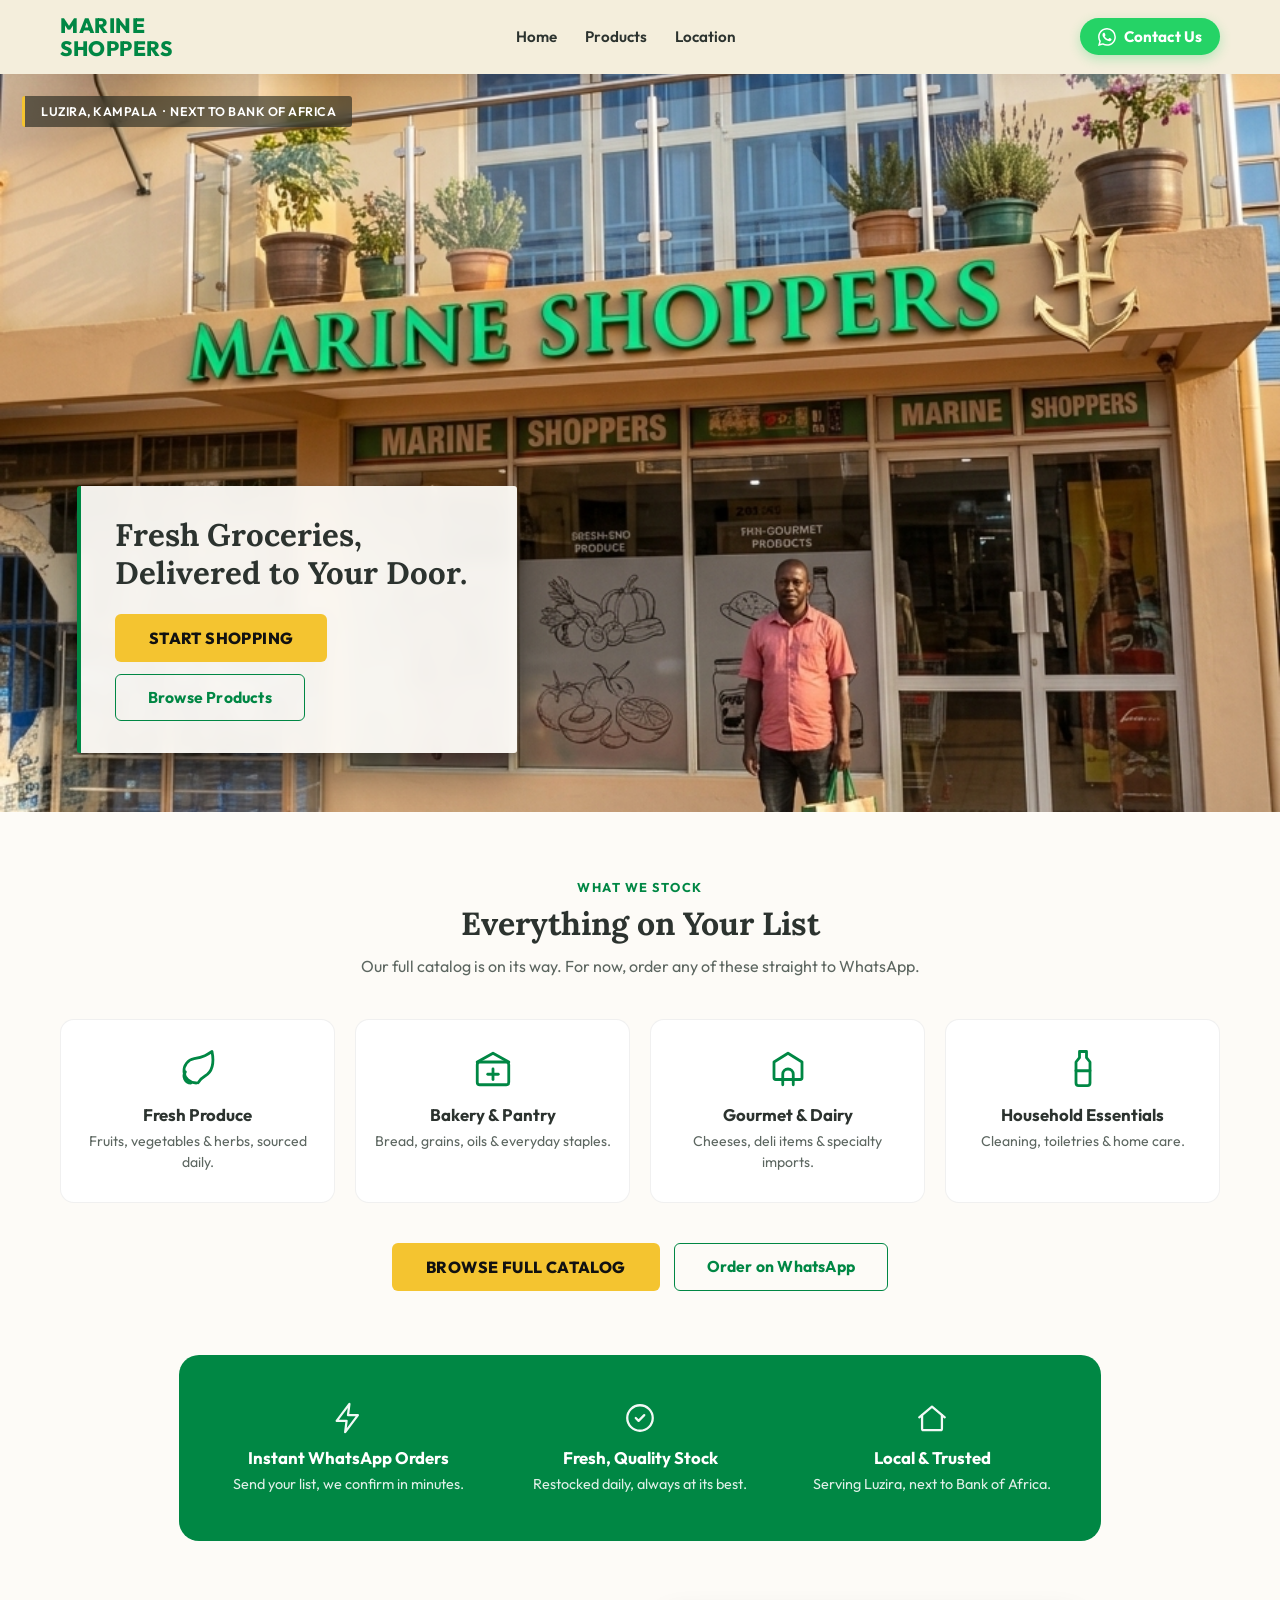
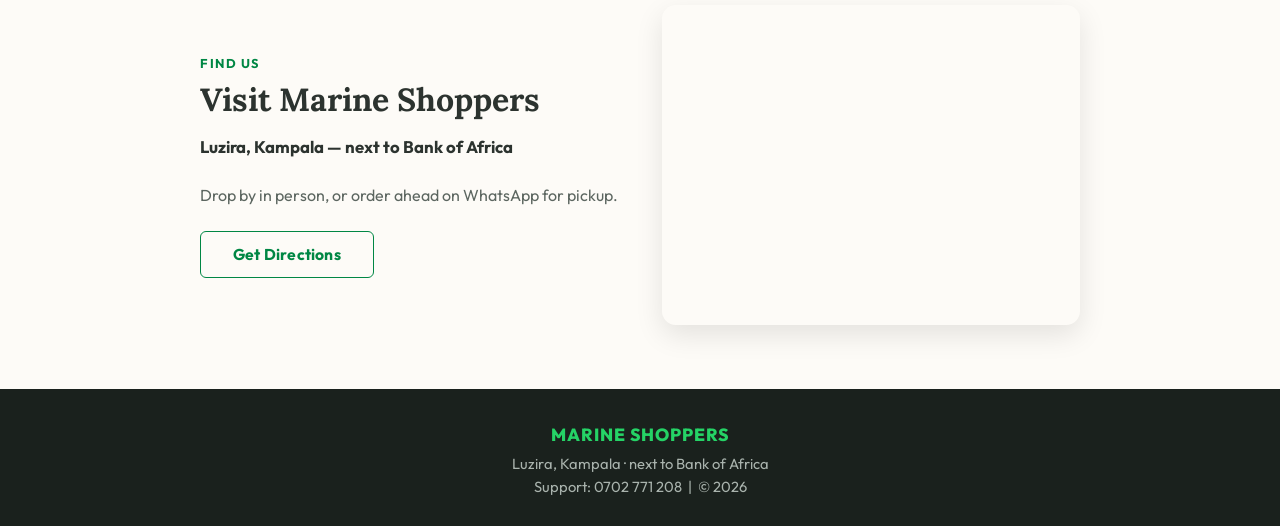
==== commit 7643e908: "newedit" ====
--- a/index.html
+++ b/index.html
@@ -24,7 +24,7 @@
             </nav>
 
             <a href="https://wa.me/256702771208?text=Hello%20Marine%20Shoppers,%20I%20need%20help." class="contact-btn">
-                <svg xmlns="http://www.w3.org/2000/svg" width="20" height="20" fill="currentColor" viewBox="0 0 16 16">
+                <svg xmlns="http://www.w3.org/2000/svg" width="18" height="18" fill="currentColor" viewBox="0 0 16 16">
                     <path d="M13.601 2.326A7.854 7.854 0 0 0 7.994 0C3.627 0 .068 3.558.064 7.926c-.003 1.396.366 2.76 1.057 3.965L0 16l4.204-1.102a7.933 7.933 0 0 0 3.79.965h.004c4.368 0 7.926-3.558 7.93-7.93A7.898 7.898 0 0 0 13.6 2.326zM7.994 14.521a6.573 6.573 0 0 1-3.356-.92l-.24-.144-2.494.654.666-2.433-.156-.251a6.56 6.56 0 0 1-1.007-3.505c0-3.626 2.957-6.584 6.591-6.584a6.56 6.56 0 0 1 4.66 1.931 6.557 6.557 0 0 1 1.928 4.66c-.004 3.639-2.961 6.592-6.592 6.592zm3.615-4.934c-.197-.099-1.17-.578-1.353-.646-.182-.065-.315-.099-.445.099-.133.197-.513.646-.627.775-.114.133-.232.148-.43.05-.197-.1-.836-.308-1.592-.985-.59-.525-.985-1.175-1.103-1.372-.114-.198-.011-.304.088-.403.087-.088.197-.232.296-.346.1-.114.133-.198.198-.33.065-.134.034-.248-.015-.347-.05-.099-.445-1.076-.612-1.47-.16-.389-.323-.335-.445-.34-.114-.005-.247-.007-.38-.007a.729.729 0 0 0-.529.247c-.182.198-.691.677-.691 1.654 0 .977.71 1.916.81 2.049.098.133 1.394 2.132 3.383 2.992.47.205.84.326 1.129.418.475.152.904.129 1.246.08.38-.058 1.171-.48 1.338-.943.164-.464.164-.86.114-.943-.049-.084-.182-.133-.38-.232z"/>
                 </svg>
                 <span>Contact Us</span>
@@ -32,49 +32,58 @@
         </div>
     </header>
 
-    <!-- Hero Photo: the storefront & sign are left fully uncovered -->
+    <!-- Hero: the storefront photo carries the page. Information is
+         "attached" to it — a small location tag up top, and a
+         mounted plaque low on the wall — rather than a bar laid
+         flat across the whole image. -->
     <main class="hero-section">
         <img src="phonbackground.png" alt="Marine Shoppers storefront in Luzira, Kampala" class="hero-bg-img">
-        <div class="hero-fade"></div>
-        <div class="hero-tag"> Luzira, Kampala &middot; next to Bank of Africa</div>
+
+        <div class="hero-tag">Luzira, Kampala &nbsp;&middot;&nbsp; Next to Bank of Africa</div>
+
+        <div class="hero-plaque">
+            <h1>Fresh Groceries,<br>Delivered to Your Door.</h1>
+            <div class="hero-buttons">
+                <a href="https://wa.me/256702771208?text=Hello%20Marine%20Shoppers!%20Here%20is%20my%20shopping%20list:%0A1.%20" class="cta-button">Start Shopping</a>
+                <a href="#products" class="cta-secondary dark">Browse Products</a>
+            </div>
+        </div>
     </main>
 
-    <!-- Hero Intro: headline lives here, below the photo, never on top of it -->
-    <section class="hero-intro">
-        <h1>Fresh Groceries,<br>Delivered to Your Door.</h1>
-        <p>Your trusted neighborhood supermarket in Luzira. Order fresh produce, gourmet products &amp; daily essentials in seconds on WhatsApp.</p>
-        <div class="hero-buttons">
-            <a href="https://wa.me/256702771208?text=Hello%20Marine%20Shoppers!%20Here%20is%20my%20shopping%20list:%0A1.%20" class="cta-button">Start Shopping</a>
-            <a href="#products" class="cta-secondary">Browse Products</a>
-        </div>
-    </section>
-
-    <!-- Products / Groceries Teaser Section -->
+    <!-- Products / Groceries -->
     <section class="products-section" id="products">
         <div class="section-heading">
-            <span class="eyebrow">What we stock</span>
-            <h2>Everything on Your Shopping List</h2>
-            <p>Our full online catalog is on the way. For now, browse our categories below and send your order straight to us on WhatsApp.</p>
+            <span class="eyebrow">What We Stock</span>
+            <h2>Everything on Your List</h2>
+            <p>Our full catalog is on its way. For now, order any of these straight to WhatsApp.</p>
         </div>
 
         <div class="category-grid">
             <div class="category-card">
-                <div class="category-icon"></div>
+                <div class="category-icon">
+                    <svg viewBox="0 0 24 24" fill="none" stroke="currentColor" stroke-width="1.6" stroke-linecap="round" stroke-linejoin="round"><path d="M11 20A7 7 0 0 1 9.8 6.1C15.5 5 17 4 20 2c1.6 8.1-.5 12-4 14-1.5.9-3 2-4 3.9"/><path d="M4.8 13.6A4 4 0 0 0 7.9 20"/></svg>
+                </div>
                 <h3>Fresh Produce</h3>
-                <p>Fruits, vegetables &amp; herbs sourced daily.</p>
+                <p>Fruits, vegetables &amp; herbs, sourced daily.</p>
             </div>
             <div class="category-card">
-                <div class="category-icon"></div>
+                <div class="category-icon">
+                    <svg viewBox="0 0 24 24" fill="none" stroke="currentColor" stroke-width="1.6" stroke-linecap="round" stroke-linejoin="round"><rect x="3" y="8" width="18" height="13" rx="1.5"/><path d="M3 8 12 3l9 5"/><path d="M12 12v6"/><path d="M9 15h6"/></svg>
+                </div>
                 <h3>Bakery &amp; Pantry</h3>
-                <p>Bread, grains, oils and everyday staples.</p>
+                <p>Bread, grains, oils &amp; everyday staples.</p>
             </div>
             <div class="category-card">
-                <div class="category-icon"></div>
+                <div class="category-icon">
+                    <svg viewBox="0 0 24 24" fill="none" stroke="currentColor" stroke-width="1.6" stroke-linecap="round" stroke-linejoin="round"><path d="M20 8 12 3 4 8v9a1 1 0 0 0 1 1h14a1 1 0 0 0 1-1V8Z"/><path d="M9 21v-6a3 3 0 0 1 6 0v6"/></svg>
+                </div>
                 <h3>Gourmet &amp; Dairy</h3>
                 <p>Cheeses, deli items &amp; specialty imports.</p>
             </div>
             <div class="category-card">
-                <div class="category-icon"></div>
+                <div class="category-icon">
+                    <svg viewBox="0 0 24 24" fill="none" stroke="currentColor" stroke-width="1.6" stroke-linecap="round" stroke-linejoin="round"><path d="M10 2h4v3.5l2 2.5v12a1.5 1.5 0 0 1-1.5 1.5h-5A1.5 1.5 0 0 1 8 20V8l2-2.5Z"/><path d="M8 13h8"/></svg>
+                </div>
                 <h3>Household Essentials</h3>
                 <p>Cleaning, toiletries &amp; home care.</p>
             </div>
@@ -82,36 +91,42 @@
 
         <div class="products-cta">
             <a href="products.html" class="cta-button">Browse Full Catalog</a>
-            <a href="https://wa.me/256702771208?text=Hello%20Marine%20Shoppers!%20Here%20is%20my%20shopping%20list:%0A1.%20" class="cta-secondary dark">Order on WhatsApp Instead</a>
+            <a href="https://wa.me/256702771208?text=Hello%20Marine%20Shoppers!%20Here%20is%20my%20shopping%20list:%0A1.%20" class="cta-secondary dark">Order on WhatsApp</a>
         </div>
     </section>
 
-    <!-- Why Choose Us -->
+    <!-- Why Marine Shoppers -->
     <section class="features-section">
         <div class="feature">
-            <div class="feature-icon"></div>
+            <div class="feature-icon">
+                <svg viewBox="0 0 24 24" fill="none" stroke="currentColor" stroke-width="1.6" stroke-linecap="round" stroke-linejoin="round"><path d="M13 2 4 14h7l-1 8 9-12h-7l1-8Z"/></svg>
+            </div>
             <h3>Instant WhatsApp Orders</h3>
-            <p>Send your list and we'll confirm your order in minutes — no app to download.</p>
+            <p>Send your list, we confirm in minutes.</p>
         </div>
         <div class="feature">
-            <div class="feature-icon"></div>
-            <h3>Fresh, Quality Products</h3>
-            <p>We restock daily so you always get the freshest produce and pantry goods.</p>
+            <div class="feature-icon">
+                <svg viewBox="0 0 24 24" fill="none" stroke="currentColor" stroke-width="1.6" stroke-linecap="round" stroke-linejoin="round"><path d="m9 12 2 2 4-4"/><circle cx="12" cy="12" r="9"/></svg>
+            </div>
+            <h3>Fresh, Quality Stock</h3>
+            <p>Restocked daily, always at its best.</p>
         </div>
         <div class="feature">
-            <div class="feature-icon"></div>
+            <div class="feature-icon">
+                <svg viewBox="0 0 24 24" fill="none" stroke="currentColor" stroke-width="1.6" stroke-linecap="round" stroke-linejoin="round"><path d="M3 11.5 12 4l9 7.5"/><path d="M5 10v9.5a1 1 0 0 0 1 1h12a1 1 0 0 0 1-1V10"/></svg>
+            </div>
             <h3>Local &amp; Trusted</h3>
-            <p>Proudly serving the Luzira community, right next to Bank of Africa.</p>
+            <p>Serving Luzira, next to Bank of Africa.</p>
         </div>
     </section>
 
-    <!-- Location Section -->
+    <!-- Location -->
     <section class="location-section" id="location">
         <div class="location-info">
             <span class="eyebrow">Find Us</span>
             <h2>Visit Marine Shoppers</h2>
-            <p class="location-address"> Luzira, Kampala — next to Bank of Africa</p>
-            <p>Drop by in person or place your order on WhatsApp for pickup or delivery.</p>
+            <p class="location-address">Luzira, Kampala &mdash; next to Bank of Africa</p>
+            <p>Drop by in person, or order ahead on WhatsApp for pickup.</p>
             <a href="https://www.google.com/maps/search/?api=1&query=Bank%20of%20Africa%20Luzira%20Kampala" class="cta-secondary dark" target="_blank" rel="noopener">Get Directions</a>
         </div>
         <div class="location-map">
@@ -128,7 +143,7 @@
     <footer class="simple-footer">
         <div class="footer-brand">MARINE SHOPPERS</div>
         <p>Luzira, Kampala &middot; next to Bank of Africa</p>
-        <p>Support: 0702 771 208 | &copy; 2026</p>
+        <p>Support: 0702 771 208 &nbsp;|&nbsp; &copy; 2026</p>
     </footer>
 
 </body>
--- a/style.css
+++ b/style.css
@@ -39,7 +39,7 @@
 }
 
 section {
-    padding: 90px 20px;
+    padding: 64px 20px;
 }
 
 .eyebrow {
@@ -48,9 +48,9 @@
     font-weight: 700;
     letter-spacing: 1.5px;
     text-transform: uppercase;
-    font-size: 0.85rem;
+    font-size: 0.8rem;
     color: var(--brand-green);
-    margin-bottom: 10px;
+    margin-bottom: 8px;
 }
 
 /* ==========================================================
@@ -78,7 +78,7 @@
 
 .brand {
     font-family: var(--font-brand);
-    font-size: 1.4rem;
+    font-size: 1.3rem;
     font-weight: 800;
     color: var(--brand-green);
     letter-spacing: 0.5px;
@@ -98,7 +98,7 @@
     color: var(--text-dark);
     text-decoration: none;
     font-weight: 600;
-    font-size: 0.98rem;
+    font-size: 0.95rem;
     transition: color 0.2s ease;
 }
 
@@ -113,9 +113,9 @@
     background-color: #25D366;
     color: #fff;
     text-decoration: none;
-    padding: 10px 20px;
+    padding: 9px 18px;
     border-radius: 50px;
-    font-size: 1.02rem;
+    font-size: 0.95rem;
     font-weight: 700;
     transition: background-color 0.2s ease, transform 0.2s ease;
     box-shadow: 0 4px 12px rgba(37, 211, 102, 0.3);
@@ -128,18 +128,17 @@
 }
 
 /* ==========================================================
-   Hero Photo
-   The storefront (and the "MARINE SHOPPERS" sign) stays fully
-   visible here — no headline text is ever placed on top of it.
-   Only a small location chip and a soft bottom fade sit on the
-   photo itself.
+   Hero
+   The photo carries the page. A frosted bar sits low on the
+   image, below the storefront sign, holding the headline and
+   the two calls to action.
 ========================================================== */
 .hero-section {
     position: relative;
     overflow: hidden;
     background-color: #1a1a1a;
-    height: 72vh;
-    min-height: 420px;
+    height: 82vh;
+    min-height: 480px;
     max-height: 760px;
 }
 
@@ -153,76 +152,56 @@
     object-fit: cover;
 
     /* CONTROL PANEL:
-       Adjust this value to slide the visible crop up or down
-       so the "MARINE SHOPPERS" sign stays centered in frame. */
-    object-position: center 32%;
-}
-
-.hero-fade {
-    position: absolute;
-    inset: 0;
-    background: linear-gradient(
-        to bottom,
-        rgba(0, 0, 0, 0.15) 0%,
-        rgba(0, 0, 0, 0) 18%,
-        rgba(0, 0, 0, 0) 82%,
-        rgba(26, 26, 26, 0.95) 100%
-    );
-    pointer-events: none;
+       Keeps the "MARINE SHOPPERS" sign in the upper two-thirds
+       of the frame, clear of the caption bar below. */
+    object-position: center 58%;
 }
 
 .hero-tag {
     position: absolute;
-    top: 24px;
-    left: 24px;
+    top: 22px;
+    left: 22px;
     z-index: 2;
-    background: rgba(0, 0, 0, 0.4);
-    backdrop-filter: blur(4px);
+    background: rgba(13, 20, 16, 0.55);
+    backdrop-filter: blur(6px);
+    -webkit-backdrop-filter: blur(6px);
     color: #fff;
-    font-size: 0.85rem;
+    font-size: 0.78rem;
     font-weight: 600;
+    letter-spacing: 0.5px;
+    text-transform: uppercase;
     padding: 8px 16px;
-    border-radius: 50px;
-    border: 1px solid rgba(255, 255, 255, 0.25);
-}
-
-/* ==========================================================
-   Hero Intro
-   Sits directly below the photo on a solid background, so the
-   headline never competes with the storefront image.
-========================================================== */
-.hero-intro {
-    background: var(--brand-green);
-    color: #fff;
-    text-align: center;
-    padding: 60px 20px 70px;
-}
-
-.hero-intro h1 {
+    border-radius: 3px;
+    border-left: 3px solid var(--btn-gold);
+}
+
+.hero-plaque {
+    position: absolute;
+    left: 6%;
+    bottom: 8%;
+    z-index: 2;
+    max-width: 440px;
+    background: rgba(253, 251, 247, 0.95);
+    backdrop-filter: blur(8px);
+    -webkit-backdrop-filter: blur(8px);
+    padding: 30px 34px 32px;
+    border-radius: 3px;
+    border-left: 4px solid var(--brand-green);
+    box-shadow: 0 22px 44px rgba(0, 0, 0, 0.4), 0 3px 10px rgba(0, 0, 0, 0.25);
+}
+
+.hero-plaque h1 {
     font-family: var(--font-hero);
-    font-size: 3rem;
-    line-height: 1.15;
-    margin-bottom: 18px;
-    max-width: 750px;
-    margin-left: auto;
-    margin-right: auto;
-}
-
-.hero-intro p {
-    font-family: var(--font-brand);
-    font-size: 1.1rem;
-    margin: 0 auto 32px;
-    max-width: 620px;
-    font-weight: 500;
-    line-height: 1.55;
-    color: rgba(255, 255, 255, 0.92);
+    font-size: 1.95rem;
+    line-height: 1.22;
+    color: var(--text-dark);
+    margin-bottom: 22px;
 }
 
 .hero-buttons {
     display: flex;
     flex-wrap: wrap;
-    gap: 16px;
-    justify-content: center;
+    gap: 12px;
 }
 
 /* ==========================================================
@@ -233,37 +212,36 @@
     text-decoration: none;
     background-color: var(--btn-gold);
     color: #111;
-    padding: 16px 42px;
-    font-size: 1.1rem;
+    padding: 14px 34px;
+    font-size: 1rem;
     font-weight: 800;
-    letter-spacing: 0.5px;
-    border-radius: 8px;
+    letter-spacing: 0.4px;
+    border-radius: 6px;
     text-transform: uppercase;
-    box-shadow: 0 6px 20px rgba(0, 0, 0, 0.35);
     transition: transform 0.2s ease, background-color 0.2s ease;
 }
 
 .cta-button:hover {
     background-color: #FDE047;
-    transform: scale(1.05);
+    transform: scale(1.04);
 }
 
 .cta-secondary {
     display: inline-block;
     text-decoration: none;
-    background: rgba(255, 255, 255, 0.12);
-    border: 1.5px solid rgba(255, 255, 255, 0.75);
+    background: rgba(255, 255, 255, 0.08);
+    border: 1.5px solid rgba(255, 255, 255, 0.7);
     color: #fff;
-    padding: 15px 40px;
-    font-size: 1.05rem;
+    padding: 12.5px 32px;
+    font-size: 0.98rem;
     font-weight: 700;
-    letter-spacing: 0.3px;
-    border-radius: 8px;
+    letter-spacing: 0.2px;
+    border-radius: 6px;
     transition: background-color 0.2s ease, transform 0.2s ease;
 }
 
 .cta-secondary:hover {
-    background: rgba(255, 255, 255, 0.25);
+    background: rgba(255, 255, 255, 0.2);
     transform: scale(1.03);
 }
 
@@ -288,58 +266,64 @@
 
 .section-heading {
     text-align: center;
-    max-width: 640px;
-    margin: 0 auto 50px;
+    max-width: 560px;
+    margin: 0 auto 40px;
 }
 
 .section-heading h2 {
     font-family: var(--font-hero);
-    font-size: 2.3rem;
-    margin-bottom: 14px;
+    font-size: 2rem;
+    margin-bottom: 10px;
     color: var(--text-dark);
 }
 
 .section-heading p {
     color: var(--text-muted);
-    font-size: 1.05rem;
+    font-size: 1rem;
     line-height: 1.6;
 }
 
 .category-grid {
     display: grid;
     grid-template-columns: repeat(4, 1fr);
-    gap: 24px;
-    margin-bottom: 50px;
+    gap: 20px;
+    margin-bottom: 40px;
 }
 
 .category-card {
     background: #fff;
     border: 1px solid rgba(0,0,0,0.06);
-    border-radius: 16px;
-    padding: 32px 20px;
+    border-radius: 14px;
+    padding: 28px 18px;
     text-align: center;
-    box-shadow: 0 6px 18px rgba(0,0,0,0.05);
     transition: transform 0.2s ease, box-shadow 0.2s ease;
 }
 
 .category-card:hover {
-    transform: translateY(-6px);
-    box-shadow: 0 12px 28px rgba(0,0,0,0.09);
+    transform: translateY(-5px);
+    box-shadow: 0 12px 24px rgba(0,0,0,0.08);
 }
 
 .category-icon {
-    font-size: 2.4rem;
-    margin-bottom: 14px;
+    width: 42px;
+    height: 42px;
+    margin: 0 auto 14px;
+    color: var(--brand-green);
+}
+
+.category-icon svg {
+    width: 100%;
+    height: 100%;
 }
 
 .category-card h3 {
-    font-size: 1.1rem;
-    margin-bottom: 8px;
+    font-size: 1.05rem;
+    margin-bottom: 6px;
     color: var(--text-dark);
 }
 
 .category-card p {
-    font-size: 0.92rem;
+    font-size: 0.88rem;
     color: var(--text-muted);
     line-height: 1.5;
 }
@@ -348,11 +332,7 @@
     display: flex;
     justify-content: center;
     flex-wrap: wrap;
-    gap: 16px;
-}
-
-.products-cta .cta-button {
-    box-shadow: 0 6px 20px rgba(244, 196, 48, 0.35);
+    gap: 14px;
 }
 
 /* ==========================================================
@@ -362,32 +342,40 @@
     background: var(--brand-green);
     display: grid;
     grid-template-columns: repeat(3, 1fr);
-    gap: 40px;
+    gap: 34px;
     max-width: 1200px;
     margin: 0 auto;
-    border-radius: 24px;
+    border-radius: 20px;
     color: #fff;
+    padding: 46px 40px;
 }
 
 .feature {
     text-align: center;
-    padding: 10px 16px;
+    padding: 0 10px;
 }
 
 .feature-icon {
-    font-size: 2.2rem;
-    margin-bottom: 14px;
+    width: 34px;
+    height: 34px;
+    margin: 0 auto 12px;
+    opacity: 0.95;
+}
+
+.feature-icon svg {
+    width: 100%;
+    height: 100%;
 }
 
 .feature h3 {
-    font-size: 1.15rem;
-    margin-bottom: 10px;
+    font-size: 1.05rem;
+    margin-bottom: 6px;
 }
 
 .feature p {
-    font-size: 0.95rem;
-    line-height: 1.6;
-    color: rgba(255,255,255,0.9);
+    font-size: 0.9rem;
+    line-height: 1.5;
+    color: rgba(255,255,255,0.88);
 }
 
 /* ==========================================================
@@ -398,27 +386,27 @@
     margin: 0 auto;
     display: grid;
     grid-template-columns: 1fr 1fr;
-    gap: 50px;
+    gap: 44px;
     align-items: center;
 }
 
 .location-info h2 {
     font-family: var(--font-hero);
-    font-size: 2.2rem;
-    margin-bottom: 16px;
+    font-size: 2rem;
+    margin-bottom: 14px;
 }
 
 .location-address {
     font-weight: 700;
-    font-size: 1.1rem;
-    margin-bottom: 10px;
+    font-size: 1.05rem;
+    margin-bottom: 8px;
     color: var(--text-dark);
 }
 
 .location-info p {
     color: var(--text-muted);
     line-height: 1.6;
-    margin-bottom: 24px;
+    margin-bottom: 22px;
 }
 
 .location-info p.location-address {
@@ -427,10 +415,10 @@
 
 .location-map {
     width: 100%;
-    height: 360px;
-    border-radius: 16px;
+    height: 320px;
+    border-radius: 14px;
     overflow: hidden;
-    box-shadow: 0 10px 30px rgba(0,0,0,0.12);
+    box-shadow: 0 10px 28px rgba(0,0,0,0.1);
 }
 
 /* ==========================================================
@@ -440,8 +428,8 @@
     background-color: #1A211D;
     color: #A9B3AD;
     text-align: center;
-    padding: 40px 20px 30px;
-    font-size: 0.95rem;
+    padding: 34px 20px 26px;
+    font-size: 0.92rem;
 }
 
 .footer-brand {
@@ -449,18 +437,12 @@
     font-weight: 800;
     letter-spacing: 1px;
     color: #25D366;
-    font-size: 1.15rem;
-    margin-bottom: 10px;
+    font-size: 1.1rem;
+    margin-bottom: 8px;
 }
 
 .simple-footer p {
-    margin: 5px 0;
-}
-
-.thank-you {
-    margin-top: 14px;
-    color: #FDFBF7;
-    font-weight: 600;
+    margin: 4px 0;
 }
 
 /* ==========================================================
@@ -477,8 +459,8 @@
 
     .features-section {
         grid-template-columns: 1fr;
-        padding: 50px 30px;
-        gap: 34px;
+        padding: 40px 28px;
+        gap: 28px;
     }
 
     .location-section {
@@ -486,45 +468,54 @@
     }
 
     .location-map {
-        height: 280px;
+        height: 260px;
     }
 }
 
 @media (max-width: 600px) {
     section {
-        padding: 60px 18px;
-    }
-
-    .hero-content h1 {
-        font-size: 2.3rem;
-    }
-
-    .hero-content p {
-        font-size: 1.02rem;
-    }
-
-    .brand {
-        font-size: 1.15rem;
-    }
-
-    .contact-btn span {
-        display: none;
+        padding: 48px 18px;
+    }
+
+    .hero-section {
+        height: 88vh;
+        min-height: 560px;
+    }
+
+    .hero-plaque {
+        left: 5%;
+        right: 5%;
+        max-width: none;
+        bottom: 6%;
+        padding: 24px 22px 26px;
+    }
+
+    .hero-plaque h1 {
+        font-size: 1.55rem;
     }
 
     .hero-tag {
-        font-size: 0.75rem;
+        font-size: 0.7rem;
         padding: 6px 12px;
         top: 16px;
         left: 16px;
     }
 
+    .brand {
+        font-size: 1.1rem;
+    }
+
+    .contact-btn span {
+        display: none;
+    }
+
     .category-grid {
         grid-template-columns: 1fr 1fr;
-        gap: 14px;
+        gap: 12px;
     }
 
     .section-heading h2 {
-        font-size: 1.8rem;
+        font-size: 1.6rem;
     }
 }
 
@@ -533,10 +524,8 @@
   .contact-btn,
   .cta-button,
   .cta-secondary,
-  .scroll-cue,
   .category-card {
     transition: none !important;
-    animation: none !important;
     transform: none !important;
   }
 }
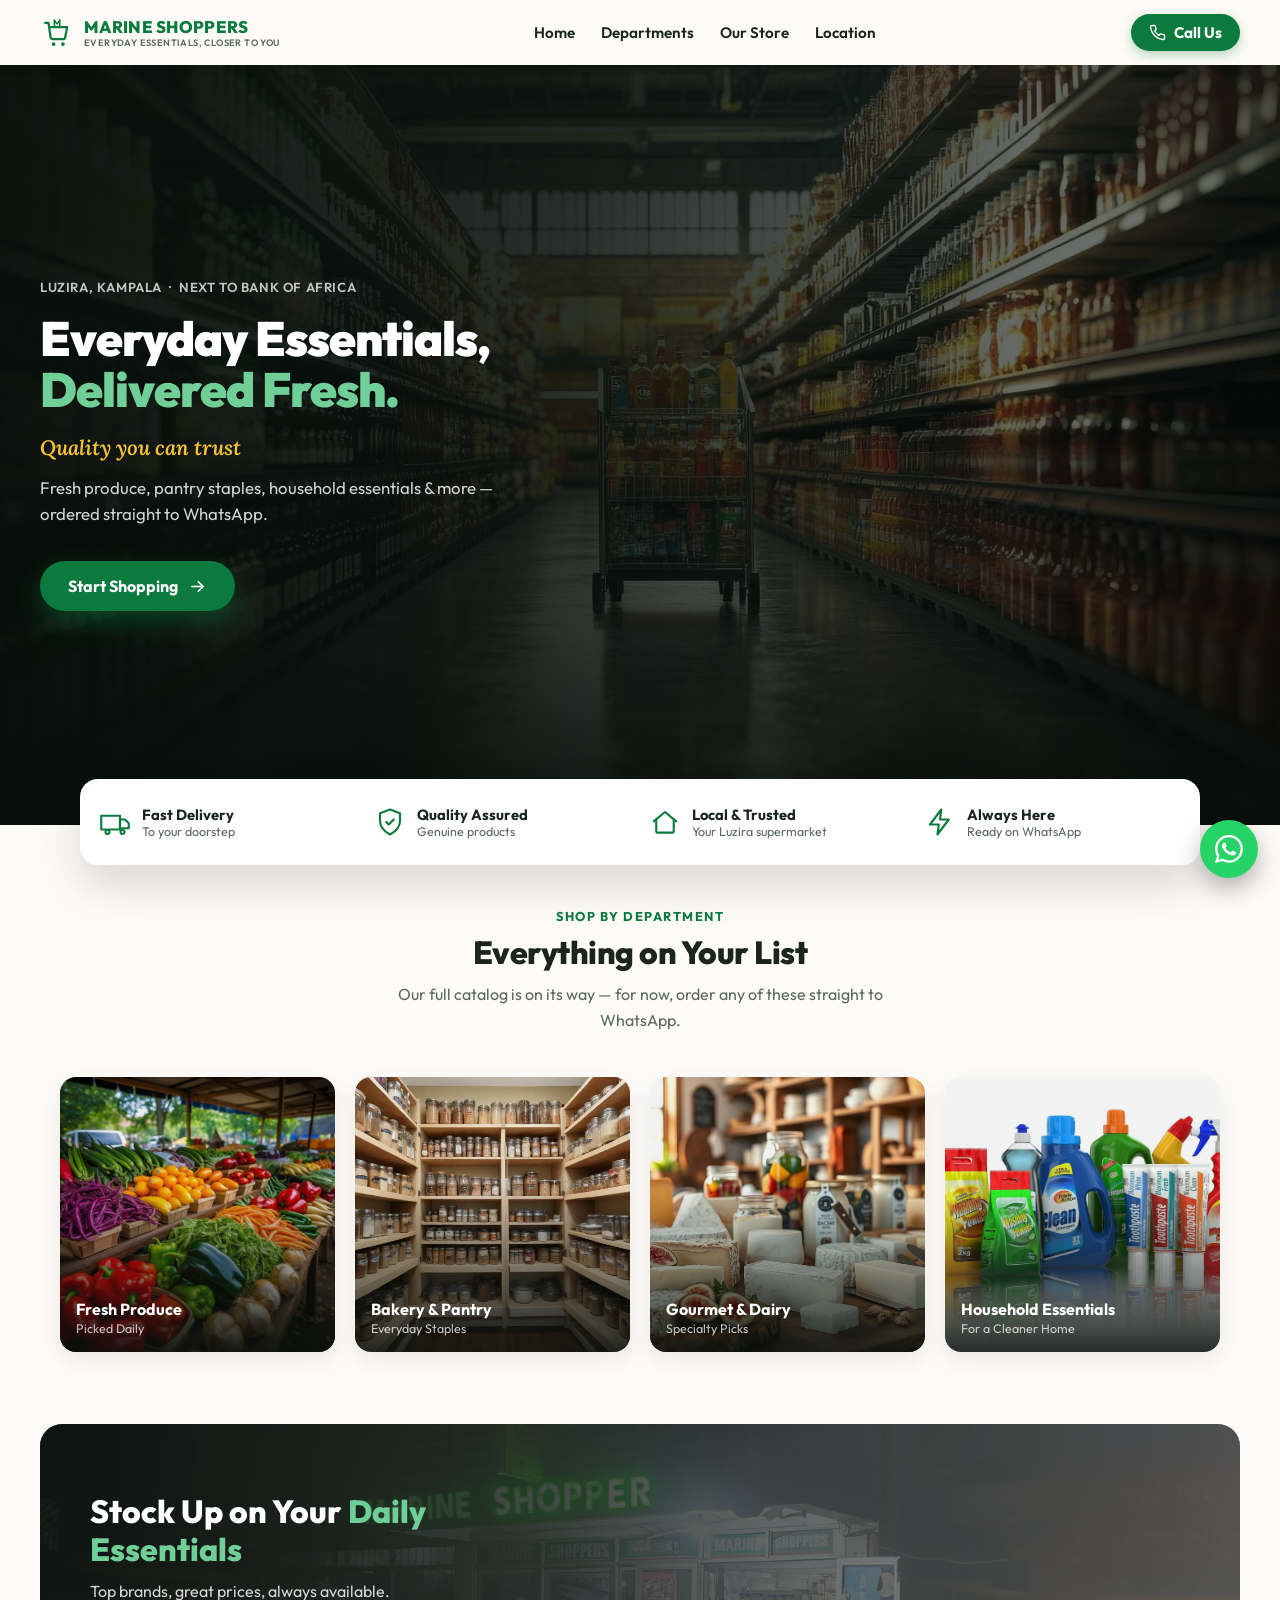
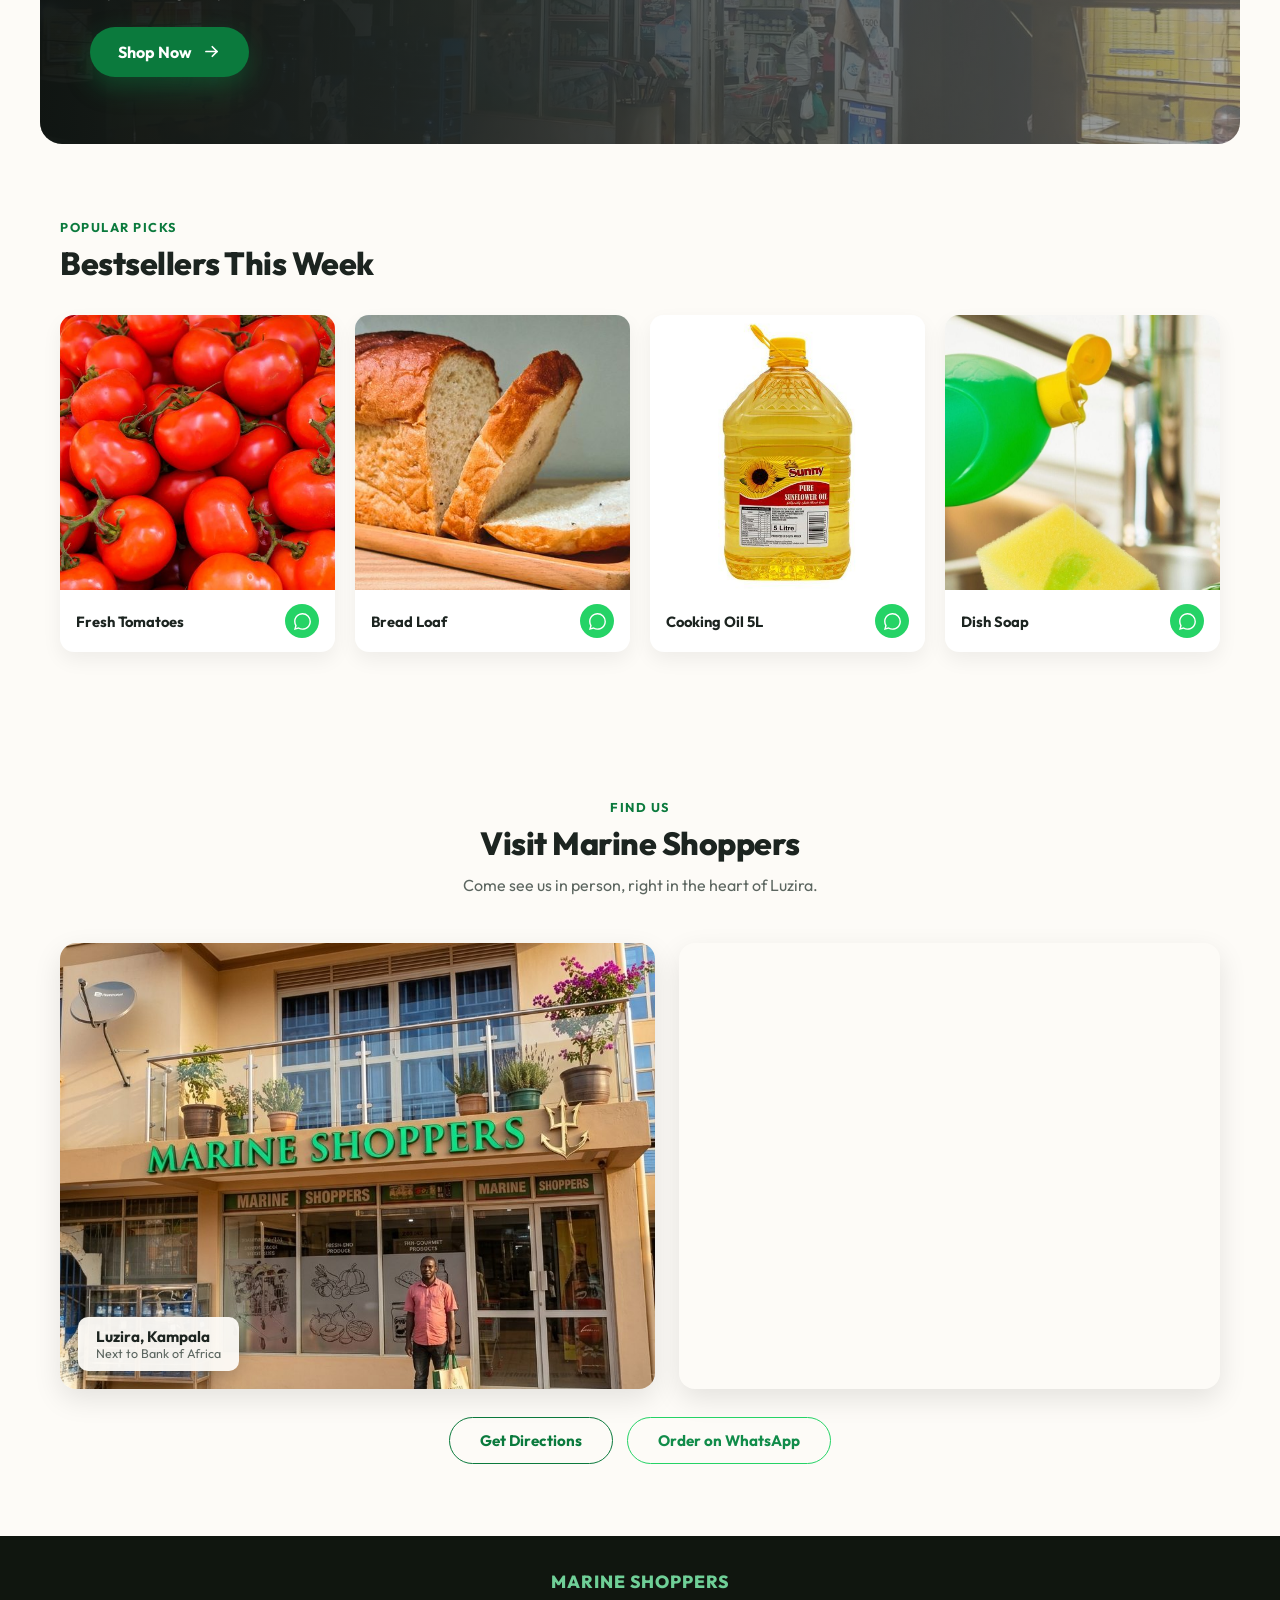
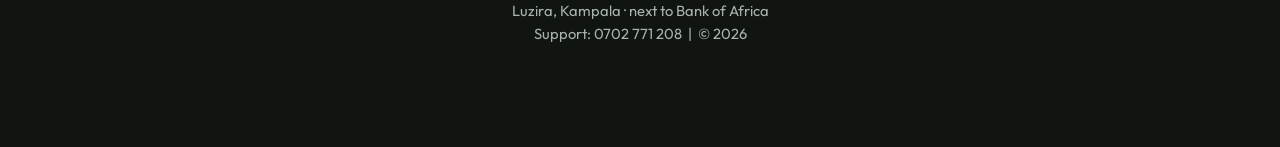
==== commit fd64b252: "updates" ====
--- a/index.html
+++ b/index.html
@@ -3,139 +3,211 @@
 <head>
     <meta charset="UTF-8">
     <meta name="viewport" content="width=device-width, initial-scale=1.0">
-    <title>Marine Shoppers | Fresh Groceries in Luzira, Kampala</title>
-    <meta name="description" content="Marine Shoppers - your neighborhood supermarket in Luzira, Kampala, next to Bank of Africa. Order fresh produce and daily essentials instantly on WhatsApp.">
+    <title>Marine Shoppers | Everyday Essentials in Luzira, Kampala</title>
+    <meta name="description" content="Marine Shoppers - a WhatsApp-powered supermarket in Luzira, Kampala, next to Bank of Africa. Fresh produce, pantry staples and household essentials, ordered straight to chat.">
     <link rel="stylesheet" href="style.css">
     <link rel="preconnect" href="https://fonts.googleapis.com">
     <link rel="preconnect" href="https://fonts.gstatic.com" crossorigin>
-    <link href="https://fonts.googleapis.com/css2?family=Lora:ital,wght@0,500;0,700;1,500&family=Outfit:wght@500;700;800&display=swap" rel="stylesheet">
+    <link href="https://fonts.googleapis.com/css2?family=Lora:ital,wght@1,600&family=Outfit:wght@500;600;700;800;900&display=swap" rel="stylesheet">
 </head>
 <body>
 
-    <!-- Header / Navbar -->
+    <!-- Header -->
     <header class="navbar" id="home">
         <div class="nav-container">
-            <a href="#home" class="brand">MARINE<br>SHOPPERS</a>
-
-            <nav class="nav-links">
+            <button class="hamburger" id="hamburgerBtn" aria-label="Open menu" aria-expanded="false">
+                <span></span><span></span><span></span>
+            </button>
+
+            <a href="#home" class="brand">
+                <svg class="brand-mark" viewBox="0 0 40 40" fill="none" xmlns="http://www.w3.org/2000/svg">
+                    <path d="M6 8h4l2.5 17.5a2 2 0 0 0 2 1.7h13a2 2 0 0 0 2-1.6L32 13H12" stroke="currentColor" stroke-width="2.6" stroke-linecap="round" stroke-linejoin="round"/>
+                    <circle cx="16" cy="33" r="2.2" fill="currentColor"/>
+                    <circle cx="27" cy="33" r="2.2" fill="currentColor"/>
+                    <text x="20" y="12" text-anchor="middle" font-family="Outfit, sans-serif" font-weight="800" font-size="11" fill="currentColor">M</text>
+                </svg>
+                <span class="brand-text">
+                    MARINE SHOPPERS
+                    <small>Everyday Essentials, Closer to You</small>
+                </span>
+            </a>
+
+            <nav class="nav-links" id="navLinks">
                 <a href="#home">Home</a>
-                <a href="#products">Products</a>
+                <a href="#departments">Departments</a>
+                <a href="#store">Our Store</a>
                 <a href="#location">Location</a>
             </nav>
 
-            <a href="https://wa.me/256702771208?text=Hello%20Marine%20Shoppers,%20I%20need%20help." class="contact-btn">
-                <svg xmlns="http://www.w3.org/2000/svg" width="18" height="18" fill="currentColor" viewBox="0 0 16 16">
-                    <path d="M13.601 2.326A7.854 7.854 0 0 0 7.994 0C3.627 0 .068 3.558.064 7.926c-.003 1.396.366 2.76 1.057 3.965L0 16l4.204-1.102a7.933 7.933 0 0 0 3.79.965h.004c4.368 0 7.926-3.558 7.93-7.93A7.898 7.898 0 0 0 13.6 2.326zM7.994 14.521a6.573 6.573 0 0 1-3.356-.92l-.24-.144-2.494.654.666-2.433-.156-.251a6.56 6.56 0 0 1-1.007-3.505c0-3.626 2.957-6.584 6.591-6.584a6.56 6.56 0 0 1 4.66 1.931 6.557 6.557 0 0 1 1.928 4.66c-.004 3.639-2.961 6.592-6.592 6.592zm3.615-4.934c-.197-.099-1.17-.578-1.353-.646-.182-.065-.315-.099-.445.099-.133.197-.513.646-.627.775-.114.133-.232.148-.43.05-.197-.1-.836-.308-1.592-.985-.59-.525-.985-1.175-1.103-1.372-.114-.198-.011-.304.088-.403.087-.088.197-.232.296-.346.1-.114.133-.198.198-.33.065-.134.034-.248-.015-.347-.05-.099-.445-1.076-.612-1.47-.16-.389-.323-.335-.445-.34-.114-.005-.247-.007-.38-.007a.729.729 0 0 0-.529.247c-.182.198-.691.677-.691 1.654 0 .977.71 1.916.81 2.049.098.133 1.394 2.132 3.383 2.992.47.205.84.326 1.129.418.475.152.904.129 1.246.08.38-.058 1.171-.48 1.338-.943.164-.464.164-.86.114-.943-.049-.084-.182-.133-.38-.232z"/>
+            <a href="tel:+256702771208" class="contact-btn">
+                <svg xmlns="http://www.w3.org/2000/svg" width="17" height="17" viewBox="0 0 24 24" fill="none" stroke="currentColor" stroke-width="2" stroke-linecap="round" stroke-linejoin="round">
+                    <path d="M22 16.92v3a2 2 0 0 1-2.18 2 19.79 19.79 0 0 1-8.63-3.07 19.5 19.5 0 0 1-6-6 19.79 19.79 0 0 1-3.07-8.67A2 2 0 0 1 4.11 2h3a2 2 0 0 1 2 1.72c.127.96.362 1.903.7 2.81a2 2 0 0 1-.45 2.11L8.09 9.91a16 16 0 0 0 6 6l1.27-1.27a2 2 0 0 1 2.11-.45c.907.338 1.85.573 2.81.7A2 2 0 0 1 22 16.92z"/>
                 </svg>
-                <span>Contact Us</span>
+                <span>Call Us</span>
             </a>
         </div>
     </header>
 
-    <!-- Hero: the storefront photo carries the page. Information is
-         "attached" to it — a small location tag up top, and a
-         mounted plaque low on the wall — rather than a bar laid
-         flat across the whole image. -->
-    <main class="hero-section">
-        <img src="phonbackground.png" alt="Marine Shoppers storefront in Luzira, Kampala" class="hero-bg-img">
-
-        <div class="hero-tag">Luzira, Kampala &nbsp;&middot;&nbsp; Next to Bank of Africa</div>
-
-        <div class="hero-plaque">
-            <h1>Fresh Groceries,<br>Delivered to Your Door.</h1>
-            <div class="hero-buttons">
-                <a href="https://wa.me/256702771208?text=Hello%20Marine%20Shoppers!%20Here%20is%20my%20shopping%20list:%0A1.%20" class="cta-button">Start Shopping</a>
-                <a href="#products" class="cta-secondary dark">Browse Products</a>
-            </div>
-        </div>
-    </main>
-
-    <!-- Products / Groceries -->
-    <section class="products-section" id="products">
+    <!-- Hero -->
+    <section class="hero">
+        <img src="images/hero-aisle.jpg" alt="" class="hero-bg" aria-hidden="true">
+        <div class="hero-scrim"></div>
+
+        <div class="hero-inner">
+            <p class="hero-kicker">Luzira, Kampala &nbsp;&middot;&nbsp; Next to Bank of Africa</p>
+            <h1 class="hero-heading">Everyday Essentials,<br><span>Delivered Fresh.</span></h1>
+            <p class="hero-script">Quality you can trust</p>
+            <p class="hero-sub">Fresh produce, pantry staples, household essentials &amp; more — ordered straight to WhatsApp.</p>
+            <a href="https://wa.me/256702771208?text=Hello%20Marine%20Shoppers!%20Here%20is%20my%20shopping%20list:%0A1.%20" class="hero-cta">
+                Start Shopping
+                <svg viewBox="0 0 24 24" fill="none" stroke="currentColor" stroke-width="2.2" stroke-linecap="round" stroke-linejoin="round"><path d="M5 12h14"/><path d="m13 6 6 6-6 6"/></svg>
+            </a>
+        </div>
+    </section>
+
+    <!-- Trust bar, floating over the hero/section boundary -->
+    <div class="trust-bar-wrap">
+        <div class="trust-bar">
+            <div class="trust-item">
+                <svg viewBox="0 0 24 24" fill="none" stroke="currentColor" stroke-width="1.7" stroke-linecap="round" stroke-linejoin="round"><rect x="1" y="7" width="15" height="11"/><path d="M16 10h4l3 3v4h-7z"/><circle cx="6" cy="20" r="1.6"/><circle cx="18" cy="20" r="1.6"/></svg>
+                <div><strong>Fast Delivery</strong><span>To your doorstep</span></div>
+            </div>
+            <div class="trust-item">
+                <svg viewBox="0 0 24 24" fill="none" stroke="currentColor" stroke-width="1.7" stroke-linecap="round" stroke-linejoin="round"><path d="M12 2 4 5v6c0 5 3.4 8.6 8 11 4.6-2.4 8-6 8-11V5z"/><path d="m9 12 2 2 4-4"/></svg>
+                <div><strong>Quality Assured</strong><span>Genuine products</span></div>
+            </div>
+            <div class="trust-item">
+                <svg viewBox="0 0 24 24" fill="none" stroke="currentColor" stroke-width="1.7" stroke-linecap="round" stroke-linejoin="round"><path d="M3 11.5 12 4l9 7.5"/><path d="M5 10v9.5a1 1 0 0 0 1 1h12a1 1 0 0 0 1-1V10"/></svg>
+                <div><strong>Local &amp; Trusted</strong><span>Your Luzira supermarket</span></div>
+            </div>
+            <div class="trust-item">
+                <svg viewBox="0 0 24 24" fill="none" stroke="currentColor" stroke-width="1.7" stroke-linecap="round" stroke-linejoin="round"><path d="M13 2 4 14h7l-1 8 9-12h-7l1-8Z"/></svg>
+                <div><strong>Always Here</strong><span>Ready on WhatsApp</span></div>
+            </div>
+        </div>
+    </div>
+
+    <!-- Shop by Departments -->
+    <section class="departments" id="departments">
         <div class="section-heading">
-            <span class="eyebrow">What We Stock</span>
+            <span class="eyebrow">Shop by Department</span>
             <h2>Everything on Your List</h2>
-            <p>Our full catalog is on its way. For now, order any of these straight to WhatsApp.</p>
-        </div>
-
-        <div class="category-grid">
-            <div class="category-card">
-                <div class="category-icon">
-                    <svg viewBox="0 0 24 24" fill="none" stroke="currentColor" stroke-width="1.6" stroke-linecap="round" stroke-linejoin="round"><path d="M11 20A7 7 0 0 1 9.8 6.1C15.5 5 17 4 20 2c1.6 8.1-.5 12-4 14-1.5.9-3 2-4 3.9"/><path d="M4.8 13.6A4 4 0 0 0 7.9 20"/></svg>
-                </div>
-                <h3>Fresh Produce</h3>
-                <p>Fruits, vegetables &amp; herbs, sourced daily.</p>
-            </div>
-            <div class="category-card">
-                <div class="category-icon">
-                    <svg viewBox="0 0 24 24" fill="none" stroke="currentColor" stroke-width="1.6" stroke-linecap="round" stroke-linejoin="round"><rect x="3" y="8" width="18" height="13" rx="1.5"/><path d="M3 8 12 3l9 5"/><path d="M12 12v6"/><path d="M9 15h6"/></svg>
-                </div>
-                <h3>Bakery &amp; Pantry</h3>
-                <p>Bread, grains, oils &amp; everyday staples.</p>
-            </div>
-            <div class="category-card">
-                <div class="category-icon">
-                    <svg viewBox="0 0 24 24" fill="none" stroke="currentColor" stroke-width="1.6" stroke-linecap="round" stroke-linejoin="round"><path d="M20 8 12 3 4 8v9a1 1 0 0 0 1 1h14a1 1 0 0 0 1-1V8Z"/><path d="M9 21v-6a3 3 0 0 1 6 0v6"/></svg>
-                </div>
-                <h3>Gourmet &amp; Dairy</h3>
-                <p>Cheeses, deli items &amp; specialty imports.</p>
-            </div>
-            <div class="category-card">
-                <div class="category-icon">
-                    <svg viewBox="0 0 24 24" fill="none" stroke="currentColor" stroke-width="1.6" stroke-linecap="round" stroke-linejoin="round"><path d="M10 2h4v3.5l2 2.5v12a1.5 1.5 0 0 1-1.5 1.5h-5A1.5 1.5 0 0 1 8 20V8l2-2.5Z"/><path d="M8 13h8"/></svg>
-                </div>
-                <h3>Household Essentials</h3>
-                <p>Cleaning, toiletries &amp; home care.</p>
-            </div>
-        </div>
-
-        <div class="products-cta">
-            <a href="products.html" class="cta-button">Browse Full Catalog</a>
-            <a href="https://wa.me/256702771208?text=Hello%20Marine%20Shoppers!%20Here%20is%20my%20shopping%20list:%0A1.%20" class="cta-secondary dark">Order on WhatsApp</a>
-        </div>
-    </section>
-
-    <!-- Why Marine Shoppers -->
-    <section class="features-section">
-        <div class="feature">
-            <div class="feature-icon">
-                <svg viewBox="0 0 24 24" fill="none" stroke="currentColor" stroke-width="1.6" stroke-linecap="round" stroke-linejoin="round"><path d="M13 2 4 14h7l-1 8 9-12h-7l1-8Z"/></svg>
-            </div>
-            <h3>Instant WhatsApp Orders</h3>
-            <p>Send your list, we confirm in minutes.</p>
-        </div>
-        <div class="feature">
-            <div class="feature-icon">
-                <svg viewBox="0 0 24 24" fill="none" stroke="currentColor" stroke-width="1.6" stroke-linecap="round" stroke-linejoin="round"><path d="m9 12 2 2 4-4"/><circle cx="12" cy="12" r="9"/></svg>
-            </div>
-            <h3>Fresh, Quality Stock</h3>
-            <p>Restocked daily, always at its best.</p>
-        </div>
-        <div class="feature">
-            <div class="feature-icon">
-                <svg viewBox="0 0 24 24" fill="none" stroke="currentColor" stroke-width="1.6" stroke-linecap="round" stroke-linejoin="round"><path d="M3 11.5 12 4l9 7.5"/><path d="M5 10v9.5a1 1 0 0 0 1 1h12a1 1 0 0 0 1-1V10"/></svg>
-            </div>
-            <h3>Local &amp; Trusted</h3>
-            <p>Serving Luzira, next to Bank of Africa.</p>
-        </div>
-    </section>
-
-    <!-- Location -->
-    <section class="location-section" id="location">
-        <div class="location-info">
+            <p>Our full catalog is on its way — for now, order any of these straight to WhatsApp.</p>
+        </div>
+
+        <div class="dept-grid">
+            <a href="https://wa.me/256702771208?text=Hi%20Marine%20Shoppers%2C%20I%27d%20like%20to%20order%20Fresh%20Produce" class="dept-card">
+                <img src="images/dept-produce.jpg" alt="Fresh Produce">
+                <div class="dept-label"><strong>Fresh Produce</strong><span>Picked Daily</span></div>
+            </a>
+            <a href="https://wa.me/256702771208?text=Hi%20Marine%20Shoppers%2C%20I%27d%20like%20to%20order%20Bakery%20%26%20Pantry%20items" class="dept-card">
+                <img src="images/dept-bakery.jpg" alt="Bakery and Pantry">
+                <div class="dept-label"><strong>Bakery &amp; Pantry</strong><span>Everyday Staples</span></div>
+            </a>
+            <a href="https://wa.me/256702771208?text=Hi%20Marine%20Shoppers%2C%20I%27d%20like%20to%20order%20Gourmet%20%26%20Dairy%20items" class="dept-card">
+                <img src="images/dept-gourmet.jpg" alt="Gourmet and Dairy">
+                <div class="dept-label"><strong>Gourmet &amp; Dairy</strong><span>Specialty Picks</span></div>
+            </a>
+            <a href="https://wa.me/256702771208?text=Hi%20Marine%20Shoppers%2C%20I%27d%20like%20to%20order%20Household%20Essentials" class="dept-card">
+                <img src="images/dept-household.jpg" alt="Household Essentials">
+                <div class="dept-label"><strong>Household Essentials</strong><span>For a Cleaner Home</span></div>
+            </a>
+        </div>
+    </section>
+
+    <!-- Promo banner -->
+    <section class="promo">
+        <img src="images/promo-night.jpg" alt="" class="promo-bg" aria-hidden="true">
+        <div class="promo-scrim"></div>
+        <div class="promo-content">
+            <h2>Stock Up on Your <span>Daily Essentials</span></h2>
+            <p>Top brands, great prices, always available.</p>
+            <a href="https://wa.me/256702771208?text=Hello%20Marine%20Shoppers!%20Here%20is%20my%20shopping%20list:%0A1.%20" class="hero-cta">
+                Shop Now
+                <svg viewBox="0 0 24 24" fill="none" stroke="currentColor" stroke-width="2.2" stroke-linecap="round" stroke-linejoin="round"><path d="M5 12h14"/><path d="m13 6 6 6-6 6"/></svg>
+            </a>
+        </div>
+    </section>
+
+    <!-- Popular Picks -->
+    <section class="picks">
+        <div class="section-heading row">
+            <div>
+                <span class="eyebrow">Popular Picks</span>
+                <h2>Bestsellers This Week</h2>
+            </div>
+        </div>
+
+        <div class="picks-grid">
+            <div class="pick-card">
+                <img src="images/pick-tomatoes.jpg" alt="Fresh Tomatoes">
+                <div class="pick-info">
+                    <strong>Fresh Tomatoes</strong>
+                    <a href="https://wa.me/256702771208?text=Hi%2C%20I%27d%20like%20to%20order%20Fresh%20Tomatoes" aria-label="Order Fresh Tomatoes on WhatsApp">
+                        <svg viewBox="0 0 16 16" fill="currentColor"><path d="M13.601 2.326A7.854 7.854 0 0 0 7.994 0C3.627 0 .068 3.558.064 7.926c-.003 1.396.366 2.76 1.057 3.965L0 16l4.204-1.102a7.933 7.933 0 0 0 3.79.965h.004c4.368 0 7.926-3.558 7.93-7.93A7.898 7.898 0 0 0 13.6 2.326zM7.994 14.521a6.573 6.573 0 0 1-3.356-.92l-.24-.144-2.494.654.666-2.433-.156-.251a6.56 6.56 0 0 1-1.007-3.505c0-3.626 2.957-6.584 6.591-6.584a6.56 6.56 0 0 1 4.66 1.931 6.557 6.557 0 0 1 1.928 4.66c-.004 3.639-2.961 6.592-6.592 6.592z"/></svg>
+                    </a>
+                </div>
+            </div>
+            <div class="pick-card">
+                <img src="images/pick-bread.jpg" alt="Bread Loaf">
+                <div class="pick-info">
+                    <strong>Bread Loaf</strong>
+                    <a href="https://wa.me/256702771208?text=Hi%2C%20I%27d%20like%20to%20order%20a%20Bread%20Loaf" aria-label="Order Bread Loaf on WhatsApp">
+                        <svg viewBox="0 0 16 16" fill="currentColor"><path d="M13.601 2.326A7.854 7.854 0 0 0 7.994 0C3.627 0 .068 3.558.064 7.926c-.003 1.396.366 2.76 1.057 3.965L0 16l4.204-1.102a7.933 7.933 0 0 0 3.79.965h.004c4.368 0 7.926-3.558 7.93-7.93A7.898 7.898 0 0 0 13.6 2.326zM7.994 14.521a6.573 6.573 0 0 1-3.356-.92l-.24-.144-2.494.654.666-2.433-.156-.251a6.56 6.56 0 0 1-1.007-3.505c0-3.626 2.957-6.584 6.591-6.584a6.56 6.56 0 0 1 4.66 1.931 6.557 6.557 0 0 1 1.928 4.66c-.004 3.639-2.961 6.592-6.592 6.592z"/></svg>
+                    </a>
+                </div>
+            </div>
+            <div class="pick-card">
+                <img src="images/pick-oil.jpg" alt="Cooking Oil">
+                <div class="pick-info">
+                    <strong>Cooking Oil 5L</strong>
+                    <a href="https://wa.me/256702771208?text=Hi%2C%20I%27d%20like%20to%20order%20Cooking%20Oil%205L" aria-label="Order Cooking Oil on WhatsApp">
+                        <svg viewBox="0 0 16 16" fill="currentColor"><path d="M13.601 2.326A7.854 7.854 0 0 0 7.994 0C3.627 0 .068 3.558.064 7.926c-.003 1.396.366 2.76 1.057 3.965L0 16l4.204-1.102a7.933 7.933 0 0 0 3.79.965h.004c4.368 0 7.926-3.558 7.93-7.93A7.898 7.898 0 0 0 13.6 2.326zM7.994 14.521a6.573 6.573 0 0 1-3.356-.92l-.24-.144-2.494.654.666-2.433-.156-.251a6.56 6.56 0 0 1-1.007-3.505c0-3.626 2.957-6.584 6.591-6.584a6.56 6.56 0 0 1 4.66 1.931 6.557 6.557 0 0 1 1.928 4.66c-.004 3.639-2.961 6.592-6.592 6.592z"/></svg>
+                    </a>
+                </div>
+            </div>
+            <div class="pick-card">
+                <img src="images/pick-soap.jpg" alt="Dish Soap">
+                <div class="pick-info">
+                    <strong>Dish Soap</strong>
+                    <a href="https://wa.me/256702771208?text=Hi%2C%20I%27d%20like%20to%20order%20Dish%20Soap" aria-label="Order Dish Soap on WhatsApp">
+                        <svg viewBox="0 0 16 16" fill="currentColor"><path d="M13.601 2.326A7.854 7.854 0 0 0 7.994 0C3.627 0 .068 3.558.064 7.926c-.003 1.396.366 2.76 1.057 3.965L0 16l4.204-1.102a7.933 7.933 0 0 0 3.79.965h.004c4.368 0 7.926-3.558 7.93-7.93A7.898 7.898 0 0 0 13.6 2.326zM7.994 14.521a6.573 6.573 0 0 1-3.356-.92l-.24-.144-2.494.654.666-2.433-.156-.251a6.56 6.56 0 0 1-1.007-3.505c0-3.626 2.957-6.584 6.591-6.584a6.56 6.56 0 0 1 4.66 1.931 6.557 6.557 0 0 1 1.928 4.66c-.004 3.639-2.961 6.592-6.592 6.592z"/></svg>
+                    </a>
+                </div>
+            </div>
+        </div>
+    </section>
+
+    <!-- Visit Our Store: the real photo, left completely clean -->
+    <section class="store" id="store">
+        <div class="section-heading">
             <span class="eyebrow">Find Us</span>
             <h2>Visit Marine Shoppers</h2>
-            <p class="location-address">Luzira, Kampala &mdash; next to Bank of Africa</p>
-            <p>Drop by in person, or order ahead on WhatsApp for pickup.</p>
-            <a href="https://www.google.com/maps/search/?api=1&query=Bank%20of%20Africa%20Luzira%20Kampala" class="cta-secondary dark" target="_blank" rel="noopener">Get Directions</a>
-        </div>
-        <div class="location-map">
-            <iframe
-                title="Marine Shoppers location map"
-                src="https://www.google.com/maps?q=Bank+of+Africa+Luzira+Kampala&output=embed"
-                width="100%" height="100%" style="border:0;" allowfullscreen="" loading="lazy"
-                referrerpolicy="no-referrer-when-downgrade">
-            </iframe>
+            <p>Come see us in person, right in the heart of Luzira.</p>
+        </div>
+
+        <div class="store-grid">
+            <figure class="store-photo">
+                <img src="images/store-day.jpg" alt="Marine Shoppers storefront in Luzira, Kampala">
+                <figcaption>
+                    <strong>Luzira, Kampala</strong>
+                    <span>Next to Bank of Africa</span>
+                </figcaption>
+            </figure>
+
+            <div class="store-map" id="location">
+                <iframe
+                    title="Marine Shoppers location map"
+                    src="https://www.google.com/maps?q=Bank+of+Africa+Luzira+Kampala&output=embed"
+                    width="100%" height="100%" style="border:0;" allowfullscreen="" loading="lazy"
+                    referrerpolicy="no-referrer-when-downgrade">
+                </iframe>
+            </div>
+        </div>
+
+        <div class="store-cta">
+            <a href="https://www.google.com/maps/search/?api=1&query=Bank%20of%20Africa%20Luzira%20Kampala" class="btn-outline" target="_blank" rel="noopener">Get Directions</a>
+            <a href="https://wa.me/256702771208?text=Hello%20Marine%20Shoppers!%20Here%20is%20my%20shopping%20list:%0A1.%20" class="btn-outline whatsapp">Order on WhatsApp</a>
         </div>
     </section>
 
@@ -146,5 +218,45 @@
         <p>Support: 0702 771 208 &nbsp;|&nbsp; &copy; 2026</p>
     </footer>
 
+    <!-- Floating WhatsApp button (desktop; mobile uses the bottom bar) -->
+    <a href="https://wa.me/256702771208?text=Hello%20Marine%20Shoppers!%20Here%20is%20my%20shopping%20list:%0A1.%20"
+       class="whatsapp-fab" aria-label="Chat with Marine Shoppers on WhatsApp" target="_blank" rel="noopener">
+        <svg xmlns="http://www.w3.org/2000/svg" width="28" height="28" fill="currentColor" viewBox="0 0 16 16">
+            <path d="M13.601 2.326A7.854 7.854 0 0 0 7.994 0C3.627 0 .068 3.558.064 7.926c-.003 1.396.366 2.76 1.057 3.965L0 16l4.204-1.102a7.933 7.933 0 0 0 3.79.965h.004c4.368 0 7.926-3.558 7.93-7.93A7.898 7.898 0 0 0 13.6 2.326zM7.994 14.521a6.573 6.573 0 0 1-3.356-.92l-.24-.144-2.494.654.666-2.433-.156-.251a6.56 6.56 0 0 1-1.007-3.505c0-3.626 2.957-6.584 6.591-6.584a6.56 6.56 0 0 1 4.66 1.931 6.557 6.557 0 0 1 1.928 4.66c-.004 3.639-2.961 6.592-6.592 6.592zm3.615-4.934c-.197-.099-1.17-.578-1.353-.646-.182-.065-.315-.099-.445.099-.133.197-.513.646-.627.775-.114.133-.232.148-.43.05-.197-.1-.836-.308-1.592-.985-.59-.525-.985-1.175-1.103-1.372-.114-.198-.011-.304.088-.403.087-.088.197-.232.296-.346.1-.114.133-.198.198-.33.065-.134.034-.248-.015-.347-.05-.099-.445-1.076-.612-1.47-.16-.389-.323-.335-.445-.34-.114-.005-.247-.007-.38-.007a.729.729 0 0 0-.529.247c-.182.198-.691.677-.691 1.654 0 .977.71 1.916.81 2.049.098.133 1.394 2.132 3.383 2.992.47.205.84.326 1.129.418.475.152.904.129 1.246.08.38-.058 1.171-.48 1.338-.943.164-.464.164-.86.114-.943-.049-.084-.182-.133-.38-.232z"/>
+        </svg>
+    </a>
+
+    <!-- Bottom mobile nav -->
+    <nav class="bottom-nav" aria-label="Primary">
+        <a href="#home" class="active">
+            <svg viewBox="0 0 24 24" fill="none" stroke="currentColor" stroke-width="1.8" stroke-linecap="round" stroke-linejoin="round"><path d="M3 11.5 12 4l9 7.5"/><path d="M5 10v9.5a1 1 0 0 0 1 1h12a1 1 0 0 0 1-1V10"/></svg>
+            <span>Home</span>
+        </a>
+        <a href="#departments">
+            <svg viewBox="0 0 24 24" fill="none" stroke="currentColor" stroke-width="1.8" stroke-linecap="round" stroke-linejoin="round"><rect x="3" y="3" width="7" height="7"/><rect x="14" y="3" width="7" height="7"/><rect x="3" y="14" width="7" height="7"/><rect x="14" y="14" width="7" height="7"/></svg>
+            <span>Departments</span>
+        </a>
+        <a href="https://wa.me/256702771208?text=Hello%20Marine%20Shoppers!%20Here%20is%20my%20shopping%20list:%0A1.%20" class="bottom-nav-whatsapp" aria-label="Order on WhatsApp">
+            <svg viewBox="0 0 16 16" fill="currentColor"><path d="M13.601 2.326A7.854 7.854 0 0 0 7.994 0C3.627 0 .068 3.558.064 7.926c-.003 1.396.366 2.76 1.057 3.965L0 16l4.204-1.102a7.933 7.933 0 0 0 3.79.965h.004c4.368 0 7.926-3.558 7.93-7.93A7.898 7.898 0 0 0 13.6 2.326zM7.994 14.521a6.573 6.573 0 0 1-3.356-.92l-.24-.144-2.494.654.666-2.433-.156-.251a6.56 6.56 0 0 1-1.007-3.505c0-3.626 2.957-6.584 6.591-6.584a6.56 6.56 0 0 1 4.66 1.931 6.557 6.557 0 0 1 1.928 4.66c-.004 3.639-2.961 6.592-6.592 6.592z"/></svg>
+        </a>
+        <a href="#location">
+            <svg viewBox="0 0 24 24" fill="none" stroke="currentColor" stroke-width="1.8" stroke-linecap="round" stroke-linejoin="round"><path d="M20 10c0 6-8 12-8 12s-8-6-8-12a8 8 0 0 1 16 0Z"/><circle cx="12" cy="10" r="3"/></svg>
+            <span>Location</span>
+        </a>
+        <a href="tel:+256702771208">
+            <svg viewBox="0 0 24 24" fill="none" stroke="currentColor" stroke-width="1.8" stroke-linecap="round" stroke-linejoin="round"><path d="M22 16.92v3a2 2 0 0 1-2.18 2 19.79 19.79 0 0 1-8.63-3.07 19.5 19.5 0 0 1-6-6 19.79 19.79 0 0 1-3.07-8.67A2 2 0 0 1 4.11 2h3a2 2 0 0 1 2 1.72c.127.96.362 1.903.7 2.81a2 2 0 0 1-.45 2.11L8.09 9.91a16 16 0 0 0 6 6l1.27-1.27a2 2 0 0 1 2.11-.45c.907.338 1.85.573 2.81.7A2 2 0 0 1 22 16.92z"/></svg>
+            <span>Call</span>
+        </a>
+    </nav>
+
+    <script>
+        document.getElementById('hamburgerBtn').addEventListener('click', function () {
+            var nav = document.getElementById('navLinks');
+            var expanded = this.getAttribute('aria-expanded') === 'true';
+            this.setAttribute('aria-expanded', String(!expanded));
+            nav.classList.toggle('open');
+        });
+    </script>
+
 </body>
 </html>
--- a/style.css
+++ b/style.css
@@ -1,50 +1,35 @@
 /* ==========================================================
-   Base Styles & Colors
+   Base
 ========================================================== */
 :root {
-    --brand-green: #008744;
-    --brand-green-dark: #00602f;
+    --brand-green: #0B7A3D;
+    --brand-green-dark: #075A2C;
+    --brand-green-deep: #0d1410;
     --warm-bg: #FDFBF7;
     --warm-bg-alt: #F4EEDC;
-    --text-dark: #2C332F;
+    --panel: #eef0ec;
+    --text-dark: #1C2420;
     --text-muted: #5C6660;
     --btn-gold: #F4C430;
 
-    --font-brand: 'Outfit', sans-serif;
-    --font-hero: 'Lora', serif;
-}
-
-* {
-    margin: 0;
-    padding: 0;
-    box-sizing: border-box;
-}
-
-html {
-    scroll-behavior: smooth;
-}
+    --font-ui: 'Outfit', sans-serif;
+    --font-accent: 'Lora', serif;
+}
+
+* { margin: 0; padding: 0; box-sizing: border-box; }
+html { scroll-behavior: smooth; }
 
 body {
-    font-family: var(--font-brand);
+    font-family: var(--font-ui);
     background-color: var(--warm-bg);
     color: var(--text-dark);
-    display: flex;
-    flex-direction: column;
-    min-height: 100vh;
-}
-
-img {
-    display: block;
-    max-width: 100%;
-}
-
-section {
-    padding: 64px 20px;
-}
+}
+
+img { display: block; max-width: 100%; }
+section { padding: 72px 20px; }
 
 .eyebrow {
     display: inline-block;
-    font-family: var(--font-brand);
     font-weight: 700;
     letter-spacing: 1.5px;
     text-transform: uppercase;
@@ -53,44 +38,111 @@
     margin-bottom: 8px;
 }
 
-/* ==========================================================
-   Header / Navbar
+.section-heading {
+    text-align: center;
+    max-width: 560px;
+    margin: 0 auto 44px;
+}
+
+.section-heading.row {
+    text-align: left;
+    max-width: none;
+    margin-bottom: 32px;
+}
+
+.section-heading h2 {
+    font-size: 2rem;
+    font-weight: 800;
+    margin-bottom: 10px;
+    letter-spacing: -0.5px;
+}
+
+.section-heading p {
+    color: var(--text-muted);
+    font-size: 1rem;
+    line-height: 1.6;
+}
+
+/* ==========================================================
+   Header
 ========================================================== */
 .navbar {
-    background-color: var(--warm-bg-alt);
+    background-color: var(--warm-bg);
     width: 100%;
     padding: 14px 0;
-    box-shadow: 0 4px 15px rgba(0, 0, 0, 0.06);
+    box-shadow: 0 2px 12px rgba(0, 0, 0, 0.05);
     position: sticky;
     top: 0;
     z-index: 100;
 }
 
 .nav-container {
-    max-width: 1200px;
+    max-width: 1240px;
     margin: 0 auto;
     display: flex;
-    justify-content: space-between;
-    align-items: center;
-    gap: 20px;
+    align-items: center;
+    gap: 18px;
     padding: 0 20px;
 }
 
+.hamburger {
+    display: none;
+    flex-direction: column;
+    align-items: center;
+    justify-content: center;
+    gap: 4px;
+    width: 34px;
+    height: 34px;
+    background: none;
+    border: none;
+    cursor: pointer;
+    flex-shrink: 0;
+}
+
+.hamburger span {
+    display: block;
+    width: 22px;
+    height: 2px;
+    background: var(--text-dark);
+    border-radius: 2px;
+}
+
 .brand {
-    font-family: var(--font-brand);
-    font-size: 1.3rem;
-    font-weight: 800;
-    color: var(--brand-green);
-    letter-spacing: 0.5px;
-    text-transform: uppercase;
-    line-height: 1.1;
+    display: flex;
+    align-items: center;
+    gap: 10px;
     text-decoration: none;
     flex-shrink: 0;
 }
 
+.brand-mark {
+    width: 34px;
+    height: 34px;
+    color: var(--brand-green);
+    flex-shrink: 0;
+}
+
+.brand-text {
+    font-weight: 800;
+    letter-spacing: 0.3px;
+    color: var(--brand-green);
+    font-size: 1.05rem;
+    line-height: 1.2;
+    display: flex;
+    flex-direction: column;
+}
+
+.brand-text small {
+    font-weight: 600;
+    letter-spacing: 0.4px;
+    text-transform: uppercase;
+    color: var(--text-muted);
+    font-size: 0.58rem;
+}
+
 .nav-links {
     display: flex;
-    gap: 28px;
+    gap: 26px;
     margin: 0 auto;
 }
 
@@ -102,15 +154,13 @@
     transition: color 0.2s ease;
 }
 
-.nav-links a:hover {
-    color: var(--brand-green);
-}
+.nav-links a:hover { color: var(--brand-green); }
 
 .contact-btn {
     display: flex;
     align-items: center;
     gap: 8px;
-    background-color: #25D366;
+    background-color: var(--brand-green);
     color: #fff;
     text-decoration: none;
     padding: 9px 18px;
@@ -118,413 +168,576 @@
     font-size: 0.95rem;
     font-weight: 700;
     transition: background-color 0.2s ease, transform 0.2s ease;
-    box-shadow: 0 4px 12px rgba(37, 211, 102, 0.3);
+    box-shadow: 0 4px 12px rgba(11, 122, 61, 0.3);
     flex-shrink: 0;
 }
 
 .contact-btn:hover {
-    background-color: #1DA851;
+    background-color: var(--brand-green-dark);
     transform: translateY(-2px);
 }
 
 /* ==========================================================
    Hero
-   The photo carries the page. A frosted bar sits low on the
-   image, below the storefront sign, holding the headline and
-   the two calls to action.
-========================================================== */
-.hero-section {
+========================================================== */
+.hero {
     position: relative;
     overflow: hidden;
-    background-color: #1a1a1a;
-    height: 82vh;
+    background: linear-gradient(135deg, #10201a, #0a0e0c);
+    width: 100%;
+    aspect-ratio: 16 / 10;
     min-height: 480px;
     max-height: 760px;
 }
 
-.hero-bg-img {
+.hero-bg {
     position: absolute;
-    top: 0;
-    left: 50%;
-    transform: translateX(-50%);
+    inset: 0;
     width: 100%;
     height: 100%;
     object-fit: cover;
-
-    /* CONTROL PANEL:
-       Keeps the "MARINE SHOPPERS" sign in the upper two-thirds
-       of the frame, clear of the caption bar below. */
-    object-position: center 58%;
-}
-
-.hero-tag {
+    opacity: 0.5;
+}
+
+.hero-scrim {
     position: absolute;
-    top: 22px;
-    left: 22px;
-    z-index: 2;
-    background: rgba(13, 20, 16, 0.55);
-    backdrop-filter: blur(6px);
-    -webkit-backdrop-filter: blur(6px);
+    inset: 0;
+    background:
+        linear-gradient(100deg, rgba(8,14,11,0.96) 0%, rgba(8,14,11,0.75) 42%, rgba(8,14,11,0.25) 75%, rgba(8,14,11,0.1) 100%),
+        linear-gradient(to top, rgba(8,14,11,0.9), rgba(8,14,11,0) 30%);
+}
+
+.hero-inner {
+    position: relative;
+    z-index: 1;
+    max-width: 1240px;
+    margin: 0 auto;
+    height: 100%;
+    padding: 0 20px;
+    display: flex;
+    flex-direction: column;
+    justify-content: center;
+    gap: 4px;
+}
+
+.hero-kicker {
+    color: rgba(255,255,255,0.75);
+    font-size: 0.82rem;
+    font-weight: 600;
+    letter-spacing: 0.6px;
+    text-transform: uppercase;
+    margin-bottom: 14px;
+}
+
+.hero-heading {
+    font-size: 3rem;
+    font-weight: 900;
+    line-height: 1.08;
+    letter-spacing: -1px;
     color: #fff;
-    font-size: 0.78rem;
+    max-width: 640px;
+}
+
+.hero-heading span { color: #6FCF97; }
+
+.hero-script {
+    font-family: var(--font-accent);
+    font-style: italic;
     font-weight: 600;
-    letter-spacing: 0.5px;
-    text-transform: uppercase;
-    padding: 8px 16px;
-    border-radius: 3px;
-    border-left: 3px solid var(--btn-gold);
-}
-
-.hero-plaque {
-    position: absolute;
-    left: 6%;
-    bottom: 8%;
-    z-index: 2;
-    max-width: 440px;
-    background: rgba(253, 251, 247, 0.95);
-    backdrop-filter: blur(8px);
-    -webkit-backdrop-filter: blur(8px);
-    padding: 30px 34px 32px;
-    border-radius: 3px;
-    border-left: 4px solid var(--brand-green);
-    box-shadow: 0 22px 44px rgba(0, 0, 0, 0.4), 0 3px 10px rgba(0, 0, 0, 0.25);
-}
-
-.hero-plaque h1 {
-    font-family: var(--font-hero);
-    font-size: 1.95rem;
-    line-height: 1.22;
-    color: var(--text-dark);
-    margin-bottom: 22px;
-}
-
-.hero-buttons {
-    display: flex;
-    flex-wrap: wrap;
-    gap: 12px;
-}
-
-/* ==========================================================
-   Buttons
-========================================================== */
-.cta-button {
+    font-size: 1.3rem;
+    color: var(--btn-gold);
+    margin: 14px 0 10px;
+    position: relative;
     display: inline-block;
+}
+
+.hero-sub {
+    color: rgba(255,255,255,0.82);
+    font-size: 1.05rem;
+    max-width: 480px;
+    line-height: 1.55;
+    margin-bottom: 30px;
+}
+
+.hero-cta {
+    display: inline-flex;
+    align-items: center;
+    gap: 10px;
+    width: fit-content;
     text-decoration: none;
-    background-color: var(--btn-gold);
-    color: #111;
-    padding: 14px 34px;
-    font-size: 1rem;
-    font-weight: 800;
-    letter-spacing: 0.4px;
-    border-radius: 6px;
-    text-transform: uppercase;
-    transition: transform 0.2s ease, background-color 0.2s ease;
-}
-
-.cta-button:hover {
-    background-color: #FDE047;
-    transform: scale(1.04);
-}
-
-.cta-secondary {
-    display: inline-block;
-    text-decoration: none;
-    background: rgba(255, 255, 255, 0.08);
-    border: 1.5px solid rgba(255, 255, 255, 0.7);
-    color: #fff;
-    padding: 12.5px 32px;
-    font-size: 0.98rem;
-    font-weight: 700;
-    letter-spacing: 0.2px;
-    border-radius: 6px;
-    transition: background-color 0.2s ease, transform 0.2s ease;
-}
-
-.cta-secondary:hover {
-    background: rgba(255, 255, 255, 0.2);
-    transform: scale(1.03);
-}
-
-.cta-secondary.dark {
-    border-color: var(--brand-green);
-    color: var(--brand-green);
-    background: transparent;
-}
-
-.cta-secondary.dark:hover {
     background: var(--brand-green);
     color: #fff;
-}
-
-/* ==========================================================
-   Products / Groceries Section
-========================================================== */
-.products-section {
-    max-width: 1200px;
+    padding: 15px 28px;
+    border-radius: 50px;
+    font-weight: 700;
+    font-size: 1rem;
+    box-shadow: 0 10px 26px rgba(11, 122, 61, 0.45);
+    transition: transform 0.2s ease, background-color 0.2s ease;
+}
+
+.hero-cta svg { width: 19px; height: 19px; }
+
+.hero-cta:hover {
+    background: var(--brand-green-dark);
+    transform: translateY(-2px);
+}
+
+/* ==========================================================
+   Trust bar
+========================================================== */
+.trust-bar-wrap {
+    position: relative;
+    z-index: 2;
+    max-width: 1160px;
     margin: 0 auto;
-}
-
-.section-heading {
-    text-align: center;
-    max-width: 560px;
-    margin: 0 auto 40px;
-}
-
-.section-heading h2 {
-    font-family: var(--font-hero);
-    font-size: 2rem;
-    margin-bottom: 10px;
-    color: var(--text-dark);
-}
-
-.section-heading p {
-    color: var(--text-muted);
-    font-size: 1rem;
-    line-height: 1.6;
-}
-
-.category-grid {
+    padding: 0 20px;
+}
+
+.trust-bar {
+    background: #fff;
+    border-radius: 18px;
+    box-shadow: 0 20px 44px rgba(0, 0, 0, 0.14);
+    margin-top: -46px;
+    padding: 26px 20px;
     display: grid;
     grid-template-columns: repeat(4, 1fr);
     gap: 20px;
-    margin-bottom: 40px;
-}
-
-.category-card {
-    background: #fff;
-    border: 1px solid rgba(0,0,0,0.06);
-    border-radius: 14px;
-    padding: 28px 18px;
-    text-align: center;
+}
+
+.trust-item {
+    display: flex;
+    align-items: center;
+    gap: 12px;
+}
+
+.trust-item svg {
+    width: 30px;
+    height: 30px;
+    color: var(--brand-green);
+    flex-shrink: 0;
+}
+
+.trust-item div { display: flex; flex-direction: column; }
+.trust-item strong { font-size: 0.92rem; font-weight: 700; }
+.trust-item span { font-size: 0.78rem; color: var(--text-muted); }
+
+/* ==========================================================
+   Departments
+========================================================== */
+.departments {
+    max-width: 1200px;
+    margin: 0 auto;
+    padding-top: 40px;
+}
+
+.dept-grid {
+    display: grid;
+    grid-template-columns: repeat(4, 1fr);
+    gap: 20px;
+}
+
+.dept-card {
+    position: relative;
+    display: block;
+    border-radius: 16px;
+    overflow: hidden;
+    aspect-ratio: 1 / 1;
+    text-decoration: none;
+    box-shadow: 0 8px 22px rgba(0, 0, 0, 0.08);
     transition: transform 0.2s ease, box-shadow 0.2s ease;
 }
 
-.category-card:hover {
+.dept-card:hover {
     transform: translateY(-5px);
-    box-shadow: 0 12px 24px rgba(0,0,0,0.08);
-}
-
-.category-icon {
-    width: 42px;
-    height: 42px;
-    margin: 0 auto 14px;
-    color: var(--brand-green);
-}
-
-.category-icon svg {
+    box-shadow: 0 16px 32px rgba(0, 0, 0, 0.14);
+}
+
+.dept-card img {
+    position: absolute;
+    inset: 0;
     width: 100%;
     height: 100%;
-}
-
-.category-card h3 {
-    font-size: 1.05rem;
-    margin-bottom: 6px;
-    color: var(--text-dark);
-}
-
-.category-card p {
-    font-size: 0.88rem;
-    color: var(--text-muted);
-    line-height: 1.5;
-}
-
-.products-cta {
-    display: flex;
-    justify-content: center;
-    flex-wrap: wrap;
-    gap: 14px;
-}
-
-/* ==========================================================
-   Features Section
-========================================================== */
-.features-section {
-    background: var(--brand-green);
-    display: grid;
-    grid-template-columns: repeat(3, 1fr);
-    gap: 34px;
+    object-fit: cover;
+}
+
+.dept-card::after {
+    content: "";
+    position: absolute;
+    inset: 0;
+    background: linear-gradient(to top, rgba(10,16,13,0.88), rgba(10,16,13,0.05) 60%);
+}
+
+.dept-label {
+    position: absolute;
+    left: 0; right: 0; bottom: 0;
+    z-index: 1;
+    padding: 16px;
+    color: #fff;
+    display: flex;
+    flex-direction: column;
+    gap: 2px;
+}
+
+.dept-label strong { font-size: 1rem; }
+.dept-label span { font-size: 0.78rem; color: rgba(255,255,255,0.75); }
+
+/* ==========================================================
+   Promo banner
+========================================================== */
+.promo {
+    position: relative;
+    overflow: hidden;
     max-width: 1200px;
     margin: 0 auto;
-    border-radius: 20px;
+    border-radius: 22px;
+    min-height: 320px;
+    display: flex;
+    align-items: center;
+    padding: 50px;
+}
+
+.promo-bg {
+    position: absolute;
+    inset: 0;
+    width: 100%;
+    height: 100%;
+    object-fit: cover;
+    opacity: 0.55;
+}
+
+.promo-scrim {
+    position: absolute;
+    inset: 0;
+    background: linear-gradient(100deg, rgba(8,14,11,0.95) 0%, rgba(8,14,11,0.7) 50%, rgba(8,14,11,0.3) 100%);
+}
+
+.promo-content {
+    position: relative;
+    z-index: 1;
+    max-width: 440px;
+}
+
+.promo-content h2 {
+    font-size: 2rem;
+    font-weight: 800;
     color: #fff;
-    padding: 46px 40px;
-}
-
-.feature {
-    text-align: center;
-    padding: 0 10px;
-}
-
-.feature-icon {
+    line-height: 1.2;
+    margin-bottom: 12px;
+}
+
+.promo-content h2 span { color: #6FCF97; }
+
+.promo-content p {
+    color: rgba(255,255,255,0.82);
+    margin-bottom: 26px;
+    font-size: 1rem;
+}
+
+/* ==========================================================
+   Popular Picks
+========================================================== */
+.picks {
+    max-width: 1200px;
+    margin: 0 auto;
+}
+
+.picks-grid {
+    display: grid;
+    grid-template-columns: repeat(4, 1fr);
+    gap: 20px;
+}
+
+.pick-card {
+    background: #fff;
+    border-radius: 14px;
+    overflow: hidden;
+    box-shadow: 0 8px 20px rgba(0, 0, 0, 0.06);
+}
+
+.pick-card img {
+    width: 100%;
+    aspect-ratio: 1 / 1;
+    object-fit: cover;
+}
+
+.pick-info {
+    display: flex;
+    align-items: center;
+    justify-content: space-between;
+    padding: 14px 16px;
+}
+
+.pick-info strong { font-size: 0.92rem; }
+
+.pick-info a {
     width: 34px;
     height: 34px;
-    margin: 0 auto 12px;
-    opacity: 0.95;
-}
-
-.feature-icon svg {
+    border-radius: 50%;
+    background: #25D366;
+    color: #fff;
+    display: flex;
+    align-items: center;
+    justify-content: center;
+    flex-shrink: 0;
+    transition: transform 0.2s ease;
+}
+
+.pick-info a:hover { transform: scale(1.1); }
+.pick-info a svg { width: 17px; height: 17px; }
+
+/* ==========================================================
+   Visit Our Store
+========================================================== */
+.store {
+    max-width: 1200px;
+    margin: 0 auto;
+}
+
+.store-grid {
+    display: grid;
+    grid-template-columns: 1.1fr 1fr;
+    gap: 24px;
+    margin-bottom: 28px;
+}
+
+.store-photo {
+    position: relative;
+    border-radius: 16px;
+    overflow: hidden;
+    box-shadow: 0 10px 28px rgba(0, 0, 0, 0.1);
+}
+
+.store-photo img {
     width: 100%;
     height: 100%;
-}
-
-.feature h3 {
-    font-size: 1.05rem;
-    margin-bottom: 6px;
-}
-
-.feature p {
-    font-size: 0.9rem;
-    line-height: 1.5;
-    color: rgba(255,255,255,0.88);
-}
-
-/* ==========================================================
-   Location Section
-========================================================== */
-.location-section {
-    max-width: 1200px;
-    margin: 0 auto;
-    display: grid;
-    grid-template-columns: 1fr 1fr;
-    gap: 44px;
-    align-items: center;
-}
-
-.location-info h2 {
-    font-family: var(--font-hero);
-    font-size: 2rem;
-    margin-bottom: 14px;
-}
-
-.location-address {
+    object-fit: cover;
+    aspect-ratio: 4 / 3;
+}
+
+.store-photo figcaption {
+    position: absolute;
+    left: 18px;
+    bottom: 18px;
+    background: rgba(253, 251, 247, 0.95);
+    padding: 10px 18px;
+    border-radius: 10px;
+    display: flex;
+    flex-direction: column;
+    box-shadow: 0 8px 20px rgba(0,0,0,0.2);
+}
+
+.store-photo figcaption strong { font-size: 0.95rem; }
+.store-photo figcaption span { font-size: 0.78rem; color: var(--text-muted); }
+
+.store-map {
+    border-radius: 16px;
+    overflow: hidden;
+    box-shadow: 0 10px 28px rgba(0, 0, 0, 0.1);
+    min-height: 260px;
+}
+
+.store-cta {
+    display: flex;
+    justify-content: center;
+    gap: 14px;
+    flex-wrap: wrap;
+}
+
+.btn-outline {
+    display: inline-block;
+    text-decoration: none;
+    padding: 13px 30px;
+    border-radius: 50px;
     font-weight: 700;
-    font-size: 1.05rem;
-    margin-bottom: 8px;
-    color: var(--text-dark);
-}
-
-.location-info p {
-    color: var(--text-muted);
-    line-height: 1.6;
-    margin-bottom: 22px;
-}
-
-.location-info p.location-address {
-    color: var(--text-dark);
-}
-
-.location-map {
-    width: 100%;
-    height: 320px;
-    border-radius: 14px;
-    overflow: hidden;
-    box-shadow: 0 10px 28px rgba(0,0,0,0.1);
-}
+    font-size: 0.95rem;
+    border: 1.5px solid var(--brand-green);
+    color: var(--brand-green);
+    transition: background-color 0.2s ease, color 0.2s ease;
+}
+
+.btn-outline:hover { background: var(--brand-green); color: #fff; }
+
+.btn-outline.whatsapp {
+    border-color: #25D366;
+    color: #128C4A;
+}
+
+.btn-outline.whatsapp:hover { background: #25D366; color: #fff; }
 
 /* ==========================================================
    Footer
 ========================================================== */
 .simple-footer {
-    background-color: #1A211D;
+    background-color: #10160f;
     color: #A9B3AD;
     text-align: center;
-    padding: 34px 20px 26px;
+    padding: 34px 20px 100px;
     font-size: 0.92rem;
 }
 
 .footer-brand {
-    font-family: var(--font-brand);
     font-weight: 800;
     letter-spacing: 1px;
-    color: #25D366;
+    color: #6FCF97;
     font-size: 1.1rem;
     margin-bottom: 8px;
 }
 
-.simple-footer p {
-    margin: 4px 0;
-}
-
-/* ==========================================================
-   Mobile Adjustments
-========================================================== */
+.simple-footer p { margin: 4px 0; }
+
+/* ==========================================================
+   Floating WhatsApp (desktop)
+========================================================== */
+.whatsapp-fab {
+    position: fixed;
+    right: 22px;
+    bottom: 22px;
+    z-index: 200;
+    width: 58px;
+    height: 58px;
+    border-radius: 50%;
+    background: #25D366;
+    color: #fff;
+    display: flex;
+    align-items: center;
+    justify-content: center;
+    box-shadow: 0 10px 24px rgba(0, 0, 0, 0.3);
+    transition: transform 0.2s ease, box-shadow 0.2s ease;
+}
+
+.whatsapp-fab:hover {
+    transform: scale(1.08);
+    box-shadow: 0 12px 28px rgba(0, 0, 0, 0.38);
+}
+
+/* ==========================================================
+   Bottom mobile nav
+========================================================== */
+.bottom-nav {
+    display: none;
+}
+
+/* ==========================================================
+   Responsive
+========================================================== */
+@media (max-width: 980px) {
+    .dept-grid, .picks-grid { grid-template-columns: repeat(2, 1fr); }
+    .trust-bar { grid-template-columns: repeat(2, 1fr); }
+    .store-grid { grid-template-columns: 1fr; }
+    .promo { padding: 40px; }
+}
+
 @media (max-width: 900px) {
+    .nav-links { display: none; }
+}
+
+@media (max-width: 640px) {
+    .hamburger { display: flex; }
+
     .nav-links {
         display: none;
+        position: absolute;
+        top: 100%;
+        left: 0;
+        right: 0;
+        background: var(--warm-bg);
+        flex-direction: column;
+        gap: 0;
+        padding: 8px 20px 16px;
+        box-shadow: 0 12px 20px rgba(0,0,0,0.08);
     }
 
-    .category-grid {
-        grid-template-columns: repeat(2, 1fr);
+    .nav-links.open { display: flex; }
+    .nav-links a { padding: 12px 0; border-bottom: 1px solid rgba(0,0,0,0.06); }
+
+    .brand-text { font-size: 0.92rem; }
+    .brand-text small { display: none; }
+    .contact-btn span { display: none; }
+    .contact-btn { padding: 10px; }
+
+    section { padding: 48px 16px; }
+
+    .hero {
+        aspect-ratio: auto;
+        height: 100vh;
+        height: 100dvh;
+        min-height: 620px;
     }
 
-    .features-section {
-        grid-template-columns: 1fr;
-        padding: 40px 28px;
-        gap: 28px;
+    .hero-scrim {
+        background:
+            linear-gradient(to top, rgba(8,14,11,0.97) 0%, rgba(8,14,11,0.55) 55%, rgba(8,14,11,0.35) 100%);
     }
 
-    .location-section {
-        grid-template-columns: 1fr;
+    .hero-heading { font-size: 2.1rem; }
+    .hero-sub { font-size: 0.95rem; }
+
+    .trust-bar {
+        grid-template-columns: 1fr 1fr;
+        margin-top: -30px;
+        border-radius: 14px;
+        gap: 16px 12px;
     }
 
-    .location-map {
-        height: 260px;
+    .dept-grid, .picks-grid { grid-template-columns: 1fr 1fr; gap: 12px; }
+
+    .promo { padding: 30px 22px; border-radius: 16px; text-align: left; }
+    .promo-content h2 { font-size: 1.5rem; }
+
+    .store-cta { flex-direction: column; align-items: stretch; }
+    .btn-outline { text-align: center; }
+
+    .whatsapp-fab { display: none; }
+
+    .bottom-nav {
+        display: flex;
+        position: fixed;
+        left: 0; right: 0; bottom: 0;
+        z-index: 200;
+        background: #fff;
+        box-shadow: 0 -6px 20px rgba(0,0,0,0.1);
+        padding: 8px 6px calc(8px + env(safe-area-inset-bottom));
+        justify-content: space-between;
+        align-items: flex-end;
     }
-}
-
-@media (max-width: 600px) {
-    section {
-        padding: 48px 18px;
+
+    .bottom-nav a {
+        flex: 1;
+        display: flex;
+        flex-direction: column;
+        align-items: center;
+        gap: 3px;
+        text-decoration: none;
+        color: var(--text-muted);
+        font-size: 0.66rem;
+        font-weight: 600;
+        padding: 4px 0;
     }
 
-    .hero-section {
-        height: 88vh;
-        min-height: 560px;
+    .bottom-nav a svg { width: 21px; height: 21px; }
+    .bottom-nav a.active { color: var(--brand-green); }
+
+    .bottom-nav-whatsapp {
+        background: #25D366;
+        color: #fff !important;
+        width: 50px;
+        height: 50px;
+        border-radius: 50%;
+        display: flex;
+        align-items: center;
+        justify-content: center;
+        transform: translateY(-14px);
+        box-shadow: 0 8px 18px rgba(37,211,102,0.45);
+        flex: 0 0 auto !important;
     }
 
-    .hero-plaque {
-        left: 5%;
-        right: 5%;
-        max-width: none;
-        bottom: 6%;
-        padding: 24px 22px 26px;
-    }
-
-    .hero-plaque h1 {
-        font-size: 1.55rem;
-    }
-
-    .hero-tag {
-        font-size: 0.7rem;
-        padding: 6px 12px;
-        top: 16px;
-        left: 16px;
-    }
-
-    .brand {
-        font-size: 1.1rem;
-    }
-
-    .contact-btn span {
-        display: none;
-    }
-
-    .category-grid {
-        grid-template-columns: 1fr 1fr;
-        gap: 12px;
-    }
-
-    .section-heading h2 {
-        font-size: 1.6rem;
-    }
-}
-
-/* Respect users who prefer reduced motion */
+    .bottom-nav-whatsapp svg { width: 24px; height: 24px; }
+
+    .simple-footer { padding-bottom: 90px; }
+}
+
 @media (prefers-reduced-motion: reduce) {
-  .contact-btn,
-  .cta-button,
-  .cta-secondary,
-  .category-card {
+  .contact-btn, .hero-cta, .dept-card, .pick-info a, .whatsapp-fab {
     transition: none !important;
     transform: none !important;
   }
